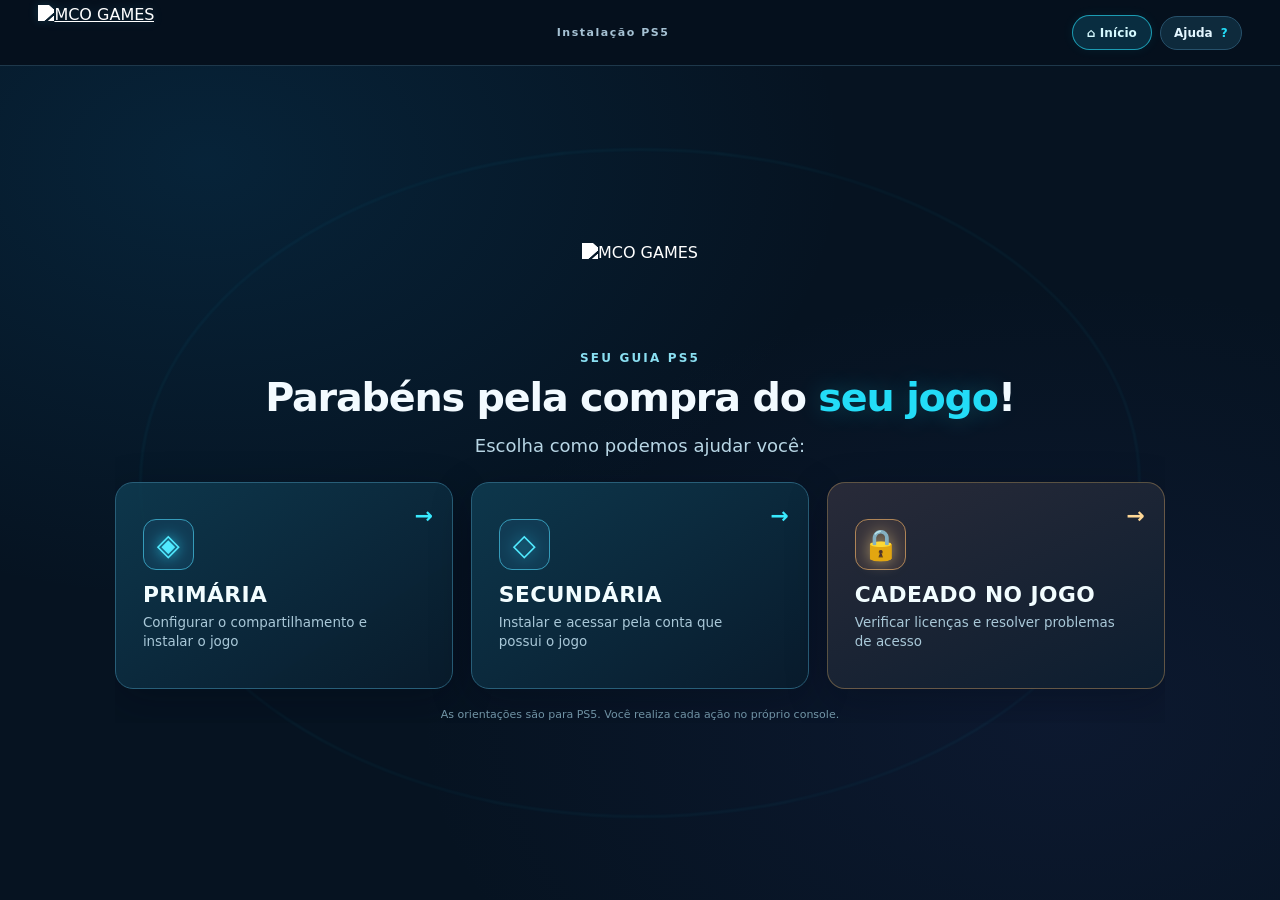
==== index.html @ 70edd65b "Add files via upload" ====
<!doctype html>
<html lang="pt-BR">
<head>
  <meta charset="UTF-8" />
  <meta name="viewport" content="width=device-width,initial-scale=1,viewport-fit=cover" />
  <meta name="theme-color" content="#061321" />
  <meta name="description" content="Guia de instalação PS5 da MCO GAMES — acompanhe o passo a passo para instalar seu jogo." />
  <title>MCO GAMES — Instalação PS5</title>
  <link rel="stylesheet" href="styles.css" />
</head>
<body>
  <header class="site-header">
    <a class="brand" href="#inicio" aria-label="MCO GAMES — início">
      <img src="assets/mco-logo-oficial.png" alt="MCO GAMES" />
    </a>
    <span class="header-caption">Instalação PS5</span>
    <div class="header-tools">
      <button id="lockMenu" class="lock-shortcut" type="button" aria-label="Voltar à seleção de tutoriais">⌂ Início</button>
      <button id="helpTop" class="header-help" type="button" aria-label="Abrir ajuda">Ajuda <span>?</span></button>
    </div>
  </header>
  <main id="inicio">
    <section id="welcome" class="welcome welcome-choices" aria-labelledby="welcomeTitle">
      <div class="welcome-glow" aria-hidden="true"></div>
      <div class="choice-content">
        <img class="welcome-logo" src="assets/mco-logo-oficial.png" alt="MCO GAMES" />
        <span class="welcome-eyebrow">SEU GUIA PS5</span>
        <h1 id="welcomeTitle">Parabéns pela compra do <em id="gameWelcome">seu jogo</em>!</h1>
        <p>Escolha como podemos ajudar você:</p>
        <div class="mode-options" role="group" aria-label="Escolha seu tutorial">
          <button id="choosePrimary" type="button" class="mode-card primary-card">
            <span class="mode-card-icon" aria-hidden="true">◈</span>
            <span class="mode-card-info"><strong>PRIMÁRIA</strong><small>Configurar o compartilhamento e instalar o jogo</small></span>
            <span class="mode-card-arrow" aria-hidden="true">→</span>
          </button>
          <button id="chooseSecondary" type="button" class="mode-card secondary-card">
            <span class="mode-card-icon" aria-hidden="true">◇</span>
            <span class="mode-card-info"><strong>SECUNDÁRIA</strong><small>Instalar e acessar pela conta que possui o jogo</small></span>
            <span class="mode-card-arrow" aria-hidden="true">→</span>
          </button>
          <button id="chooseLock" type="button" class="mode-card lock-card">
            <span class="mode-card-icon" aria-hidden="true">🔒</span>
            <span class="mode-card-info"><strong>CADEADO NO JOGO</strong><small>Verificar licenças e resolver problemas de acesso</small></span>
            <span class="mode-card-arrow" aria-hidden="true">→</span>
          </button>
        </div>
        <div class="welcome-tip">As orientações são para PS5. Você realiza cada ação no próprio console.</div>
      </div>
    </section>

    <section id="guide" class="guide hidden" aria-label="Tutorial de instalação">
      <div class="guide-heading">
        <div class="guide-identification">
          <span id="gameSubtitle">Seu jogo</span><span class="small-dot">·</span><span id="progressText">Etapa 1 de 21</span>
        </div>
        <div class="guide-actions">
          <button type="button" id="switchGuide" class="icon-label-button mode-switch" aria-label="Voltar à escolha de tutoriais">⌂ Menu</button>
          <button type="button" id="stepsToggle" class="icon-label-button" aria-expanded="false" aria-controls="stepSidebar">Etapas</button>
          <button type="button" id="pauseAuto" class="icon-label-button" aria-pressed="false">❚❚ Pausar</button>
          <button type="button" id="restart" class="icon-label-button restart-button" aria-label="Reiniciar tutorial">↻</button>
        </div>
      </div>
      <div class="progress-track" aria-label="Progresso do tutorial"><span id="progressFill"></span></div>
      <div class="guide-layout">
        <aside id="stepSidebar" class="step-sidebar" aria-label="Todas as etapas">
          <div class="side-title">Todas as etapas <button id="closeSteps" type="button" aria-label="Fechar etapas">✕</button></div>
          <div class="sidebar-quicklinks">
            <button id="menuInstall" type="button">◈ Primária</button>
            <button id="menuSecondary" type="button">◇ Secundária</button>
            <button id="menuCadeado" type="button">🔒 Cadeado no jogo</button>
          </div>
          <nav id="stepNavigation" aria-label="Ir para uma etapa"></nav>
        </aside>
        <div id="sidebarShade" class="sidebar-shade hidden"></div>
        <section class="stage-col">
          <article class="screen-panel">
            <div class="scene-head">
              <h2 id="sceneTitle">Adicionar usuário</h2>
              <span id="sceneIndex" class="scene-index">1/21</span>
            </div>
            <p id="sceneLead" class="visually-hidden">Siga a orientação indicada.</p>
            <div class="screen-shell">
              <div id="sceneRoot" class="scene-root" role="img" aria-label="Representação orientativa da interface do PS5"></div>
              <button id="zoom" type="button" class="zoom-control" aria-label="Ampliar tela do PS5">⤢ Ampliar tela</button>
            </div>
            <div class="instruction-banner" aria-live="polite">
              <div class="instruction-icon" aria-hidden="true">➜</div>
              <div class="instruction-copy"><span id="actionCount">Indicação 1 de 1</span><strong id="actionText">Selecione a opção indicada.</strong></div>
              <span id="repeatCount" class="repeat-count" aria-label="Repetição atual">1/2</span>
            </div>
            <div id="extraOptions" class="extra-options"></div>
            <div id="warning" class="warning" role="note"></div>
            <div id="directions" class="directions hidden"></div>
            <div class="navigation-row">
              <button type="button" id="prevAction" class="small-action" title="Indicação anterior" aria-label="Indicação anterior">‹</button>
              <div class="action-dots" id="actionDots" aria-hidden="true"></div>
              <button type="button" id="nextAction" class="small-action" title="Próxima indicação" aria-label="Próxima indicação">›</button>
              <span class="nav-divider"></span>
              <button type="button" id="backStep" class="btn btn-secondary nav-step">← <span>Anterior</span></button>
              <button type="button" id="nextStep" class="btn btn-primary nav-step"><span>Próxima tela</span> →</button>
            </div>
          </article>
        </section>
      </div>
      <span id="progressPct" class="visually-hidden">0%</span>
    </section>
  </main>

  <div id="modal" class="modal hidden" role="dialog" aria-modal="true" aria-labelledby="modalTitle">
    <div class="modal-panel"><button id="modalClose" type="button" class="modal-close" aria-label="Fechar">✕</button><h2 id="modalTitle">Ajuda</h2><div id="modalContent"></div><button id="modalConfirm" type="button" class="btn btn-primary">Entendi</button></div>
  </div>
  <div id="zoomModal" class="zoom-modal hidden" role="dialog" aria-modal="true" aria-label="Tela do PS5 ampliada">
    <div class="zoom-bar"><strong>Tela do PS5</strong><button id="zoomClose" type="button" class="btn btn-secondary btn-small">Fechar ✕</button></div>
    <div id="zoomContent"></div>
  </div>
  <script src="app.js" defer></script>
</body>
</html>
---- styles.css ----
:root{color-scheme:dark;--bg:#061321;--card:#0a1e2e;--stroke:rgba(116,177,215,.23);--cyan:#23dcf7;--cyan2:#8af2ff;--text:#f2faff;--muted:#9ab5c7;--gold:#ffc865;font-family:Inter,ui-sans-serif,system-ui,-apple-system,"Segoe UI",Arial,sans-serif}
*{box-sizing:border-box}html,body{width:100%;height:100%;margin:0;overflow:hidden}body{background:radial-gradient(ellipse at 16% 18%,rgba(11,106,160,.19),transparent 42%),radial-gradient(ellipse at 83% 80%,rgba(56,63,145,.13),transparent 43%),var(--bg);color:var(--text)}button{font:inherit;cursor:pointer}button:focus-visible,a:focus-visible,select:focus-visible{outline:2px solid var(--cyan);outline-offset:3px}.hidden{display:none!important}.visually-hidden{position:absolute!important;width:1px;height:1px;padding:0;margin:-1px;overflow:hidden;clip:rect(0,0,0,0);white-space:nowrap;border:0}
.site-header{height:66px;display:flex;align-items:center;justify-content:space-between;padding:5px clamp(12px,3vw,44px);gap:12px;background:#05101d;border-bottom:1px solid #1e384b;position:relative;z-index:20}.brand{display:flex;align-items:center;height:100%}.brand img{display:block;width:auto;height:56px;max-width:175px;object-fit:contain;filter:brightness(0) invert(1) drop-shadow(0 0 5px rgba(71,213,255,.18))}.header-caption{color:#a6c2d4;letter-spacing:.14em;font-size:11px;font-weight:800}.header-help{border:1px solid #27516b;color:#e4f6ff;background:#0e2a3c;border-radius:999px;padding:9px 13px;font-size:12px;font-weight:750;display:flex;gap:8px;align-items:center}.header-help span{border-radius:50%;color:var(--cyan);font-weight:900}
main{height:calc(100dvh - 66px);min-height:0;overflow:hidden;display:flex;flex-direction:column;width:100%}.welcome,.guide{min-height:0;flex:1;width:100%}.welcome{max-width:1260px;margin:auto;display:grid;grid-template-columns:minmax(0,1.2fr) minmax(220px,.8fr);align-items:center;gap:30px;position:relative;padding:clamp(16px,4vh,44px) clamp(20px,5vw,60px);overflow:hidden}.welcome-glow{position:absolute;inset:10%;border:1px solid rgba(27,209,250,.12);border-radius:50%;filter:blur(1px);pointer-events:none}.welcome-content{position:relative;z-index:1;max-height:100%;overflow:auto;scrollbar-width:none}.welcome-logo{height:clamp(65px,12vh,117px);max-width:min(280px,50vw);width:auto;object-fit:contain;filter:brightness(0) invert(1)}.welcome h1{font-size:clamp(28px,4.1vw,57px);line-height:1.13;letter-spacing:-.03em;margin:20px 0 12px}.welcome em{font-style:normal;color:var(--cyan);text-shadow:0 0 25px rgba(35,220,247,.24)}.welcome p{font-size:clamp(14px,1.4vw,18px);line-height:1.5;color:#b6cbd9;max-width:470px;margin:0 0 24px}.btn{border:none;border-radius:11px;padding:10px 16px;font-weight:800;font-size:13px;min-height:40px;color:#e9faff;white-space:nowrap;transition:filter .15s,box-shadow .15s}.btn:hover:not(:disabled){filter:brightness(1.08)}.btn:disabled{opacity:.37;cursor:not-allowed}.btn-primary{background:linear-gradient(120deg,#42eafb,#06b9df);color:#001823;box-shadow:0 0 22px rgba(35,220,247,.16)}.btn-primary span{margin-left:12px}.btn-secondary{background:#102b3e;border:1px solid #315874}.btn-xl{font-size:16px;min-height:54px;padding:14px 24px}.welcome-visual{position:relative;display:grid;place-items:center;min-height:180px;height:min(65vh,450px)}.welcome-halo{position:absolute;width:min(31vw,430px);aspect-ratio:1;border:1px solid #17516c;border-radius:50%;box-shadow:0 0 95px rgba(0,172,255,.12),inset 0 0 35px #0b4c7033}.ps5-illustration{height:70%;width:30%;max-width:180px;position:relative;filter:drop-shadow(0 16px 34px rgba(14,147,250,.3))}.ps-side{position:absolute;top:0;bottom:0;width:42%;background:linear-gradient(140deg,#faffff,#acc5dc);border-radius:58% 12% 18% 12%}.ps-side.left{left:4px;transform:skewY(-10deg)}.ps-side.right{right:4px;transform:skewY(10deg);border-radius:12% 68% 13% 18%}.ps-center{position:absolute;inset:14px 26%;background:#07101c;border-right:3px solid #159de5;border-left:3px solid #159de5;border-radius:16px;z-index:1}.visual-controller{position:absolute;bottom:4%;left:50%;transform:translateX(-50%);width:min(52%,200px);height:22%;min-height:56px;border-radius:43% 43% 35% 35%;background:linear-gradient(160deg,#fff,#b6d0e6);border-bottom:12px solid #1c2a43;box-shadow:0 13px 33px #00151caa;display:flex;align-items:center;justify-content:space-around;color:#1b3146;font-size:24px}.ctrl-center{align-self:flex-start;font-size:16px;margin-top:3px}
.guide{max-width:1600px;margin:0 auto;display:flex;flex-direction:column;gap:9px;padding:12px clamp(10px,2vw,32px) 10px}.guide-heading{flex:0 0 37px;min-height:0;display:flex;justify-content:space-between;align-items:center;gap:8px}.guide-identification{display:flex;align-items:center;gap:10px;min-width:0;color:#aec4d6;font-size:12px}.guide-identification span:first-child{overflow:hidden;text-overflow:ellipsis;white-space:nowrap;max-width:min(50vw,450px);font-weight:750;color:#ecfaff}.small-dot{color:var(--cyan)}.guide-actions{display:flex;gap:7px;align-items:center;flex-shrink:0}.icon-label-button{padding:7px 12px;background:#10293b;color:#b5edff;border:1px solid #2b566f;border-radius:9px;white-space:nowrap;font-size:11px;font-weight:780;min-height:32px}.icon-label-button:hover{background:#153c55}.restart-button{font-size:20px;padding:3px 10px}.progress-track{flex:0 0 4px;border-radius:10px;background:#19354a;overflow:hidden}.progress-track span{display:block;height:100%;width:0;background:linear-gradient(90deg,#1bc9eb,#7cf6ff);transition:width .35s}.guide-layout{position:relative;flex:1;min-height:0;display:grid;grid-template-columns:1fr;gap:0}.stage-col{min-width:0;min-height:0}.screen-panel{min-height:0;height:100%;padding:clamp(9px,1.2vh,16px);display:flex;flex-direction:column;gap:8px;border:1px solid var(--stroke);border-radius:15px;background:linear-gradient(145deg,#0d2335,#071726);overflow:hidden}.scene-head{flex-shrink:0;display:flex;justify-content:space-between;gap:10px;align-items:center}.scene-head h2{font-size:clamp(16px,1.8vw,24px);font-weight:790;margin:0;line-height:1.15}.scene-index{font-size:10px;color:var(--cyan);white-space:nowrap;font-weight:800}.screen-shell{position:relative;flex:1;min-height:0;display:flex;flex-direction:column;background:#070f1d;border:1px solid #1c3b50;border-radius:12px;overflow:hidden}.scene-root{width:100%;height:100%;min-height:0;flex:1;position:relative;background:#101027;overflow:hidden}.console-svg{display:block;width:100%;height:100%}.screen-svg-text{font-family:"Segoe UI",Arial,sans-serif}.zoom-control{position:absolute;bottom:8px;right:9px;padding:5px 9px;border-radius:7px;border:1px solid rgba(115,214,242,.34);background:#051a29db;color:#abedfb;font-size:11px;z-index:2}
.instruction-banner{flex-shrink:0;display:flex;align-items:center;gap:10px;min-height:58px;padding:9px 12px;border-radius:12px;border:1px solid rgba(28,223,252,.54);background:linear-gradient(100deg,#083046,#071e30);box-shadow:inset 0 0 14px rgba(25,223,255,.05)}.instruction-icon{flex:0 0 29px;width:29px;height:29px;border:1px solid var(--cyan);border-radius:50%;display:grid;place-items:center;color:var(--cyan);font-size:16px}.instruction-copy{flex:1;min-width:0}.instruction-copy>span{display:block;color:#74dffa;font-size:10px;font-weight:800;margin-bottom:4px}.instruction-copy>strong{display:block;font-size:clamp(12px,1.2vw,15px);line-height:1.25;font-weight:750;color:#f1fbff}.repeat-count{white-space:nowrap;border:1px solid #275673;border-radius:999px;color:#a3eaff;background:#0b2b41;padding:4px 8px;font-size:10px;font-weight:800}.extra-options{flex-shrink:0;display:none;align-items:center;gap:10px}.extra-options:not(:empty){display:flex}.extra-options label{font-size:11px;font-weight:700;color:#bfd5e4}.extra-options select{flex:1;min-width:0;max-width:520px;background:#112c41;border:1px solid #437995;padding:8px;color:#f2fcff;border-radius:8px;font-size:11px}.warning{display:none!important}.directions{display:none}.navigation-row{flex-shrink:0;display:flex;align-items:center;gap:7px;min-height:42px}.small-action{border:1px solid #28516c;background:#112c42;color:#b7eafe;border-radius:9px;padding:0 11px;min-height:35px;font-size:25px;line-height:1}.small-action:disabled{opacity:.35;cursor:not-allowed}.action-dots{display:flex;gap:5px;align-items:center}.action-dots i{display:block;width:6px;height:6px;border-radius:50%;background:#3d6278}.action-dots i.active{background:#27e5fa;box-shadow:0 0 8px #27e5fa}.nav-divider{height:28px;width:1px;background:#244053;margin:0 6px}.nav-step{flex:1;min-width:0}.nav-step:last-child{flex:1.2}.step-sidebar{position:absolute;top:0;left:0;bottom:0;display:none;width:min(310px,85vw);border:1px solid #2e6982;border-radius:13px;background:#0b2133;z-index:22;overflow:hidden;box-shadow:15px 10px 40px #0007;flex-direction:column;padding:11px}.step-sidebar.open{display:flex}.side-title{flex:0 0 34px;display:flex;align-items:center;justify-content:space-between;padding:5px 7px;font-size:12px;font-weight:900;color:#dbf5ff}.side-title button{color:#a8dff6;border:0;background:transparent;font-size:16px}.step-sidebar nav{min-height:0;overflow-y:auto;display:flex;flex-direction:column;gap:4px;scrollbar-width:thin}#stepNavigation button{display:flex;align-items:center;gap:10px;border:1px solid transparent;border-radius:9px;background:transparent;color:#adcadb;text-align:left;width:100%;min-height:33px;padding:6px 8px;font-size:11px}#stepNavigation button.active{border-color:rgba(35,220,247,.6);background:rgba(35,220,247,.12);color:#fff}#stepNavigation button.done .number{background:#0f8c75;color:#fff}.number{flex-shrink:0;width:22px;height:22px;display:grid;place-items:center;background:#1a4055;color:#a1d2e6;border-radius:50%;font-size:10px;font-weight:800}.sidebar-shade{position:absolute;inset:0;background:#0008;z-index:21}
.modal,.zoom-modal{position:fixed;inset:0;background:rgba(1,7,17,.85);backdrop-filter:blur(6px);z-index:100;padding:16px;display:grid;place-items:center}.modal-panel{max-width:520px;max-height:min(90dvh,750px);overflow-y:auto;width:100%;border:1px solid #376d82;border-radius:17px;background:#0e263a;padding:27px;position:relative}.modal-panel h2{margin:0 0 14px}.modal-panel p{color:#bdd1df;font-size:13px;line-height:1.65}.modal-panel a{color:#87f3ff}.modal-close{position:absolute;top:11px;right:12px;border:none;background:none;color:#dcf5ff;font-size:17px}.zoom-modal{display:flex;flex-direction:column;gap:12px}.zoom-bar{width:min(100%,1500px);display:flex;align-items:center;justify-content:space-between}.zoom-modal #zoomContent{max-width:min(100%,1500px);max-height:calc(100dvh - 105px);width:100%;aspect-ratio:16/9;overflow:hidden;border:1px solid #215a7a;border-radius:12px;background:#070b19}.zoom-modal #zoomContent svg{width:100%;height:100%}
.console-svg .target-pulse{fill:rgba(35,220,247,.025);stroke:#4decff;stroke-width:5;filter:url(#neonGlow);opacity:.12}.console-svg .target-pulse.arrived{animation:neonArrival .75s ease-in-out infinite alternate}.console-svg .flight-trail{stroke:#2ce8ff;stroke-width:6;stroke-linecap:round;fill:none;filter:url(#neonGlow);stroke-opacity:.95}.console-svg .flying-tip{fill:none;stroke:#adfbff;stroke-width:11;stroke-linecap:round;stroke-linejoin:round;filter:url(#neonGlow);opacity:0}@keyframes neonArrival{from{opacity:.62;stroke-width:4}to{opacity:1;stroke-width:9}}
@media(max-width:760px){.site-header{height:54px;padding:3px 12px}.brand img{height:45px;max-width:145px}.header-caption{display:none}.header-help{font-size:11px;padding:7px 11px}main{height:calc(100dvh - 54px)}.welcome{grid-template-columns:1fr;padding:12px 22px;text-align:center;align-content:center;justify-items:center;gap:7px}.welcome-content{display:flex;flex-direction:column;align-items:center}.welcome-logo{height:clamp(60px,11vh,95px);max-width:200px}.welcome h1{font-size:clamp(28px,7vw,39px);margin:11px 0}.welcome p{font-size:14px;margin-bottom:13px}.welcome-visual{height:min(28dvh,200px);min-height:90px;width:100%}.ps5-illustration{height:75%;width:70px}.visual-controller{min-height:38px;max-width:110px;font-size:15px;border-bottom-width:8px}.guide{padding:8px 8px 8px;gap:7px}.guide-heading{flex-basis:33px}.guide-identification{font-size:11px;gap:7px}.guide-actions{gap:5px}.icon-label-button{font-size:11px;padding:5px 8px;min-height:29px}.restart-button{font-size:17px}.screen-panel{padding:8px;gap:6px}.scene-head h2{font-size:16px}.scene-index{font-size:10px}.instruction-banner{min-height:64px;padding:8px;gap:7px}.instruction-icon{display:none}.instruction-copy>span{font-size:9px;margin-bottom:3px}.instruction-copy>strong{font-size:12px;line-height:1.25}.repeat-count{font-size:9px;padding:3px 6px}.navigation-row{min-height:40px;gap:5px}.small-action{min-height:33px;padding:0 9px}.nav-divider{margin:0 2px}.nav-step{padding:7px 8px;font-size:11px;min-height:33px}.zoom-control{font-size:10px;bottom:5px;right:5px;padding:3px 7px}.extra-options{display:flex;flex-wrap:wrap;gap:4px}.extra-options:not(:empty){display:flex}.extra-options label{font-size:10px}.extra-options select{width:100%;max-width:none;padding:6px;font-size:10px}.zoom-modal #zoomContent{aspect-ratio:16/9}}
@media(max-width:370px){.guide-identification span:first-child{max-width:30vw}.navigation-row{gap:3px}.nav-step{font-size:10px}.nav-step span{display:none}.repeat-count{display:none}.action-dots i{width:5px;height:5px}}
@media(max-height:620px){.guide{gap:5px;padding-top:5px;padding-bottom:5px}.guide-heading{flex-basis:30px}.screen-panel{gap:4px;padding:6px}.scene-head h2{font-size:15px}.instruction-banner{min-height:51px;padding:5px 8px}.navigation-row{min-height:36px}.welcome-visual{height:29vh;min-height:85px}.welcome h1{margin:8px 0;font-size:clamp(25px,5vw,43px)}.welcome p{margin-bottom:10px}.welcome-logo{height:57px}}
@media(prefers-reduced-motion:reduce){*:not(.console-svg),*:not(.console-svg)::before,*:not(.console-svg)::after{transition:none!important;scroll-behavior:auto!important} .console-svg .target-pulse.arrived{animation:none;opacity:1}}
/* Mobile portrait: preserve a real 16:9 PS5 image, not a tall letterboxed rectangle. */
@media(max-width:760px) and (orientation:portrait){
  .stage-col{display:flex;align-items:center;justify-content:center;overflow:hidden}
  .screen-panel{height:auto;max-height:100%;width:100%;flex:0 1 auto}
  .screen-shell{flex:0 0 auto;height:min(calc((100vw - 38px)*.5625),calc(100dvh - 285px));min-height:95px}
  .scene-root{height:100%;flex:1 1 auto}
}

/* v0.6 — acesso rápido ao tutorial para jogo com cadeado */
.header-tools{display:flex;align-items:center;gap:8px;flex-shrink:0}
.lock-shortcut{display:inline-flex;align-items:center;justify-content:center;min-height:35px;padding:8px 14px;border:1px solid rgba(41,230,255,.6);border-radius:999px;color:#d6faff;background:#092d40;font-size:12px;font-weight:800;letter-spacing:.01em;white-space:nowrap;box-shadow:0 0 12px rgba(35,220,247,.07)}
.lock-shortcut:hover,.lock-shortcut.active{background:#0b4057;color:#fff;box-shadow:0 0 15px rgba(35,220,247,.19)}
.welcome-lock-link{display:block;margin-top:15px;border:1px solid rgba(49,136,179,.42);border-radius:12px;padding:11px 16px;color:#c9eafa;background:#092438;font-size:13px;font-weight:750;text-align:left}
.welcome-lock-link span{color:#36e9ff;text-decoration:underline;text-underline-offset:3px}
.sidebar-quicklinks{display:flex;flex-direction:column;gap:5px;padding:8px 0;border-bottom:1px solid rgba(136,204,235,.22);margin-bottom:7px}
.sidebar-quicklinks button{border-radius:9px;border:1px solid rgba(48,113,147,.65);background:#103249;color:#def7ff;padding:9px;text-align:left;font-size:12px;font-weight:750}
.sidebar-quicklinks button:hover{background:#13506a}
.guide[data-guide-mode="lock"] .progress-track span{background:linear-gradient(90deg,#25aacf,#87f2ff)}
@media(max-width:700px){.header-tools{gap:5px}.lock-shortcut{padding:7px 9px;font-size:11px}.header-help{padding:7px 9px}.header-caption{display:none}.mode-switch{padding:6px 8px}}
@media(max-width:390px){.guide-actions{gap:4px}.icon-label-button{padding:5px 7px;font-size:10px}.lock-shortcut{font-size:10px}.header-help{font-size:10px}}

/* v0.7 — seleção inicial integrada: Primária, Secundária, Cadeado */
.welcome.welcome-choices{display:flex;flex-direction:column;align-items:center;justify-content:center;text-align:center;max-width:1250px;width:100%;padding:clamp(12px,3vh,35px) clamp(12px,4vw,52px);gap:0;overflow:hidden}
.choice-content{position:relative;z-index:1;width:100%;max-width:1050px;max-height:100%;display:flex;align-items:center;flex-direction:column;justify-content:center;min-height:0;overflow:auto;scrollbar-width:thin;scrollbar-color:#255c75 transparent}
.welcome-choices .welcome-logo{height:clamp(58px,10vh,95px);max-width:min(300px,58vw);margin:0 0 clamp(9px,2vh,23px)}
.welcome-eyebrow{letter-spacing:.18em;color:#8adff1;font-size:clamp(9px,1.1vw,12px);font-weight:800}
.welcome-choices h1{font-size:clamp(28px,3.1vw,46px);line-height:1.15;max-width:900px;margin:10px 0 12px}
.welcome-choices p{font-size:clamp(14px,1.5vw,18px);margin:0 0 clamp(12px,2.5vh,28px);color:#b8d6e5}
.mode-options{width:100%;display:grid;grid-template-columns:repeat(3,minmax(0,1fr));gap:clamp(10px,1.4vw,20px);margin-bottom:clamp(9px,2vh,22px)}
.mode-card{min-width:0;min-height:clamp(160px,23vh,212px);position:relative;display:flex;flex-direction:column;align-items:flex-start;justify-content:center;gap:14px;padding:clamp(15px,2.1vw,30px);text-align:left;border:1px solid #285e78;border-radius:18px;background:linear-gradient(147deg,rgba(14,57,78,.94),rgba(9,27,44,.96));color:#f2fdff;box-shadow:0 12px 40px rgba(1,7,21,.28);transition:border-color .2s,background .2s,transform .2s,box-shadow .2s;cursor:pointer}
.mode-card:hover,.mode-card:focus-visible,.mode-card.suggested{border-color:#26e7ff;box-shadow:0 0 22px rgba(28,206,234,.21),inset 0 0 22px rgba(28,206,234,.06)}
.mode-card:hover{transform:translateY(-3px)}.mode-card-icon{display:grid;place-items:center;width:51px;height:51px;border:1px solid #369bb9;background:#113b54;border-radius:13px;font-size:30px;line-height:1;color:#51eaff;text-shadow:0 0 15px #27d7f8}
.mode-card-info{display:flex;flex-direction:column;gap:8px;max-width:95%}.mode-card-info strong{font-size:clamp(16px,1.7vw,23px);line-height:1;letter-spacing:.02em}.mode-card-info small{font-size:clamp(11px,1.05vw,14px);color:#a9c8d8;line-height:1.38}
.mode-card-arrow{position:absolute;right:19px;top:20px;color:#39eaff;font-size:22px;font-weight:800}.lock-card{border-color:rgba(226,179,100,.35);background:linear-gradient(155deg,rgba(43,44,58,.94),rgba(13,30,48,.95))}.lock-card .mode-card-icon{background:#36323a;border-color:#ae8457;color:#ffe1a3;text-shadow:0 0 16px #ffdc8a99}.lock-card .mode-card-arrow{color:#ffd896}
.welcome-tip{font-size:11px;color:#789daf;line-height:1.5;max-width:670px}
.guide[data-guide-mode="secondary"] .progress-track span{background:linear-gradient(90deg,#2087bf,#71e6ff)}
@media(max-width:700px){
 .welcome.welcome-choices{justify-content:center;padding:8px 16px}
 .welcome-choices .welcome-logo{height:clamp(50px,9vh,75px);margin-bottom:8px}
 .welcome-choices h1{font-size:clamp(23px,5vw,32px);margin:6px 0 9px;max-width:410px}
 .welcome-choices p{font-size:13px;margin:0 0 13px}
 .mode-options{grid-template-columns:1fr;gap:8px;margin-bottom:9px;max-width:460px}
 .mode-card{flex-direction:row;align-items:center;justify-content:flex-start;gap:13px;min-height:clamp(77px,14vh,105px);padding:12px 16px;border-radius:13px}
 .mode-card-icon{flex:0 0 47px;width:47px;height:47px;font-size:24px}
 .mode-card-info{gap:5px;padding-right:18px}
 .mode-card-info strong{font-size:15px}
 .mode-card-info small{font-size:11px}
 .mode-card-arrow{font-size:17px;top:calc(50% - 12px);right:13px}
 .welcome-tip{font-size:10px;max-width:350px}
}
@media(max-width:390px) and (max-height:700px){
 .welcome.welcome-choices{padding:4px 11px}
 .welcome-choices .welcome-logo{height:48px}
 .welcome-choices h1{font-size:23px;line-height:1.08}
 .welcome-choices p{margin-bottom:9px;font-size:12px}
 .mode-options{gap:6px;margin-bottom:6px}
 .mode-card{min-height:70px;padding:7px 11px;gap:9px}
 .mode-card-icon{width:41px;height:41px;flex-basis:41px;font-size:22px}
 .mode-card-info strong{font-size:14px}.mode-card-info small{font-size:10px}
 .welcome-tip{font-size:9px}
}
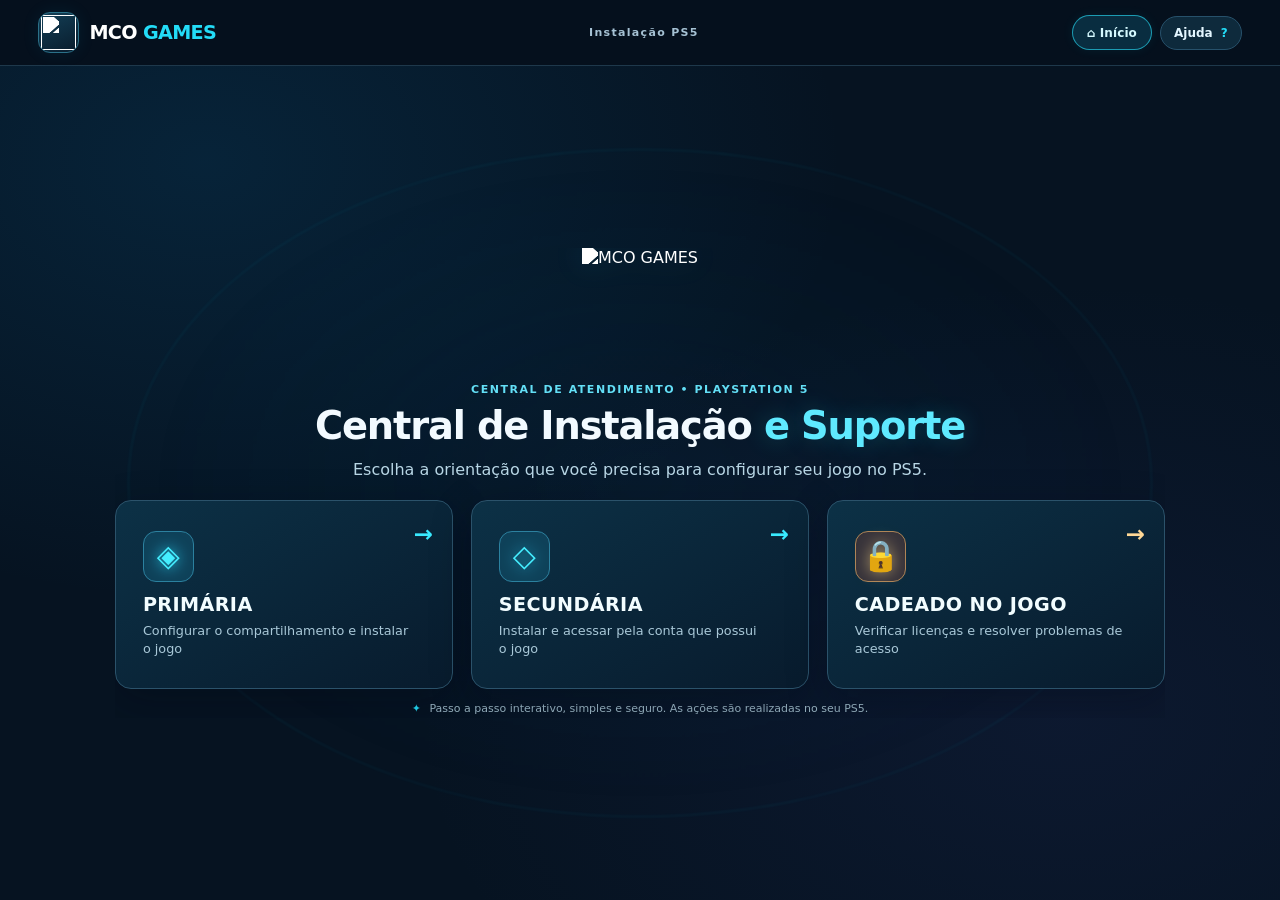
==== commit b035ed05: "Add files via upload" ====
--- a/index.html
+++ b/index.html
@@ -4,14 +4,17 @@
   <meta charset="UTF-8" />
   <meta name="viewport" content="width=device-width,initial-scale=1,viewport-fit=cover" />
   <meta name="theme-color" content="#061321" />
-  <meta name="description" content="Guia de instalação PS5 da MCO GAMES — acompanhe o passo a passo para instalar seu jogo." />
-  <title>MCO GAMES — Instalação PS5</title>
+  <meta name="description" content="MCO GAMES — tutoriais interativos para instalação de jogos e suporte no PS5." />
+  <title>MCO GAMES — Central de Instalação e Suporte PS5</title>
+  <link rel="icon" type="image/png" href="assets/mco-favicon.png" />
+  <link rel="apple-touch-icon" href="assets/mco-favicon.png" />
   <link rel="stylesheet" href="styles.css" />
 </head>
 <body>
   <header class="site-header">
     <a class="brand" href="#inicio" aria-label="MCO GAMES — início">
-      <img src="assets/mco-logo-oficial.png" alt="MCO GAMES" />
+      <span class="brand-icon"><img src="assets/mco-logo-simbolo.png" alt="" /></span>
+      <span class="brand-name">MCO <b>GAMES</b></span>
     </a>
     <span class="header-caption">Instalação PS5</span>
     <div class="header-tools">
@@ -23,10 +26,11 @@
     <section id="welcome" class="welcome welcome-choices" aria-labelledby="welcomeTitle">
       <div class="welcome-glow" aria-hidden="true"></div>
       <div class="choice-content">
-        <img class="welcome-logo" src="assets/mco-logo-oficial.png" alt="MCO GAMES" />
-        <span class="welcome-eyebrow">SEU GUIA PS5</span>
-        <h1 id="welcomeTitle">Parabéns pela compra do <em id="gameWelcome">seu jogo</em>!</h1>
-        <p>Escolha como podemos ajudar você:</p>
+        <img class="welcome-logo" src="assets/mco-logo-horizontal.png" alt="MCO GAMES" />
+        <span class="welcome-eyebrow">CENTRAL DE ATENDIMENTO • PLAYSTATION 5</span>
+        <h1 id="welcomeTitle">Central de Instalação <em>e Suporte</em></h1>
+        <p>Escolha a orientação que você precisa para configurar seu jogo no PS5.</p>
+        <div id="gameContext" class="game-context" hidden>Jogo: <strong id="gameWelcome">seu jogo</strong></div>
         <div class="mode-options" role="group" aria-label="Escolha seu tutorial">
           <button id="choosePrimary" type="button" class="mode-card primary-card">
             <span class="mode-card-icon" aria-hidden="true">◈</span>
@@ -44,7 +48,7 @@
             <span class="mode-card-arrow" aria-hidden="true">→</span>
           </button>
         </div>
-        <div class="welcome-tip">As orientações são para PS5. Você realiza cada ação no próprio console.</div>
+        <div class="welcome-tip"><span aria-hidden="true">✦</span> Passo a passo interativo, simples e seguro. As ações são realizadas no seu PS5.</div>
       </div>
     </section>
 
--- a/styles.css
+++ b/styles.css
@@ -71,3 +71,82 @@
  .mode-card-info strong{font-size:14px}.mode-card-info small{font-size:10px}
  .welcome-tip{font-size:9px}
 }
+
+
+/* v0.7.1 — Ação de suporte somente no aviso de ativação em outro PS5. */
+.extra-options .support-whatsapp,
+.modal-panel .support-whatsapp{display:inline-flex;align-items:center;justify-content:center;gap:8px;min-height:38px;flex:0 0 auto;padding:8px 13px;border-radius:10px;border:1px solid #31e6ba;background:linear-gradient(115deg,#0b4c44,#096a56);color:#effffb;font-size:12px;font-weight:800;line-height:1.2;text-decoration:none;box-shadow:0 0 15px rgba(24,210,153,.15);white-space:nowrap;transition:box-shadow .2s,transform .2s}
+.extra-options .support-whatsapp:hover,
+.modal-panel .support-whatsapp:hover{box-shadow:0 0 22px rgba(24,210,153,.4);transform:translateY(-1px)}
+.extra-options .support-whatsapp:focus-visible,
+.modal-panel .support-whatsapp:focus-visible{outline:3px solid #b3fff0;outline-offset:2px}
+@media(max-width:700px){.extra-options .support-whatsapp{flex:1 1 100%;width:100%;min-height:35px;padding:7px 10px;font-size:11px}}
+@media(max-height:650px) and (min-width:701px){.extra-options .support-whatsapp{min-height:33px;padding:6px 9px;font-size:11px}}
+
+/* v0.7.3 — etapa secundária direta + ajuda opcional */
+.extra-options .secondary-trouble{border:1px solid rgba(45,218,250,.6);border-radius:9px;background:#10304a;color:#e2f9ff;min-height:37px;padding:8px 14px;font-size:12px;font-weight:800;cursor:pointer;white-space:nowrap}
+.extra-options .secondary-trouble:hover{background:#184a67;box-shadow:0 0 12px rgba(41,216,250,.18)}
+.secondary-help-choices{display:grid;gap:9px;margin:14px 0}
+.secondary-help-choice{background:#112f49;border:1px solid #3a7a99;border-radius:10px;color:#effbff;text-align:left;padding:12px 14px;font-size:13px;font-weight:750;cursor:pointer}
+.secondary-help-choice:hover{background:#174761;border-color:#4ae7ff}
+@media(max-width:760px){.extra-options .secondary-trouble{width:100%;font-size:11px;min-height:33px;padding:6px 10px}}
+
+
+/* v0.7.5 — identidade oficial das duas marcas e nova entrada profissional */
+.brand{gap:10px;text-decoration:none;min-width:0}
+.brand-icon{width:41px;height:41px;display:grid;place-items:center;border-radius:12px;background:linear-gradient(155deg,rgba(21,69,93,.9),rgba(9,29,46,.9));border:1px solid #2b7189;box-shadow:0 0 18px #08bde814;overflow:hidden;flex:0 0 41px}
+.brand-icon img{width:35px;height:35px;max-width:none;object-fit:contain;filter:brightness(0) invert(1)}
+.brand-name{font-weight:900;letter-spacing:-.035em;white-space:nowrap;color:#fff;font-size:clamp(15px,1.5vw,20px)}
+.brand-name b{color:var(--cyan);font-weight:900;letter-spacing:-.035em}
+.site-header .header-caption{letter-spacing:.12em}
+.welcome.welcome-choices{max-width:1300px}
+.welcome-glow{border-color:rgba(15,210,255,.10);background:radial-gradient(ellipse at center,rgba(14,95,148,.09),transparent 68%)}
+.welcome-choices .welcome-logo{height:clamp(75px,14vh,141px);max-width:min(435px,76vw);width:auto;object-fit:contain;margin:0 0 clamp(2px,1vh,12px);filter:brightness(0) invert(1) drop-shadow(0 0 14px rgba(64,211,245,.15))}
+.welcome-choices .welcome-eyebrow{letter-spacing:.14em;color:#63dff6;font-size:clamp(9px,1vw,11px)}
+.welcome-choices h1{font-size:clamp(27px,3vw,44px);margin:8px 0 9px;max-width:940px;letter-spacing:-.03em}
+.welcome-choices h1 em{color:#5feaff}
+.welcome-choices p{font-size:clamp(12px,1.25vw,16px);margin:0 0 clamp(9px,2vh,18px);max-width:630px}
+.game-context{background:#092b40;border:1px solid rgba(36,195,237,.3);border-radius:20px;max-width:min(85%,660px);color:#a0bfd0;font-size:11px;padding:6px 14px;margin:-2px 0 15px;white-space:nowrap;overflow:hidden;text-overflow:ellipsis}
+.game-context[hidden]{display:none}
+.game-context strong{color:#e3faff;font-weight:800}
+.mode-options{margin-bottom:clamp(6px,1.4vh,15px)}
+.mode-card{min-height:clamp(148px,21vh,190px);border-color:#2b526a;border-radius:16px;background:linear-gradient(150deg,#0c3146,#081b2d);gap:13px;transition:transform .18s,border-color .18s,box-shadow .18s}
+.mode-card:hover{transform:translateY(-2px)}
+.mode-card:focus-visible{outline:3px solid #78efff;outline-offset:2px}
+.mode-card-info strong{font-size:clamp(15px,1.5vw,21px)}
+.mode-card-info small{font-size:clamp(11px,1vw,13px)}
+.mode-card-icon{border-color:#2c819f;background:#0f4159;color:#45eeff}
+.mode-card-arrow{font-size:23px}
+.welcome-tip{color:#9bb7c5}
+.welcome-tip span{color:var(--cyan);margin-right:5px}
+@media(max-width:700px){
+ .brand-icon{width:36px;height:36px;flex-basis:36px;border-radius:10px}
+ .brand-icon img{width:31px;height:31px}
+ .brand-name{font-size:15px}
+ .welcome.welcome-choices{padding:8px 15px}
+ .welcome-choices .welcome-logo{height:clamp(62px,11vh,102px);max-width:min(300px,76vw);margin-bottom:3px}
+ .welcome-choices h1{font-size:clamp(24px,5vw,31px);margin:7px 0 8px}
+ .welcome-choices p{font-size:12px;margin-bottom:11px;line-height:1.38}
+ .game-context{font-size:10px;margin:0 0 10px;padding:5px 12px}
+ .mode-card{min-height:clamp(74px,12vh,94px);gap:11px;padding:9px 13px}
+ .mode-card-icon{width:45px;height:45px;flex-basis:45px}
+ .mode-card-info strong{font-size:14px}
+ .mode-card-info small{font-size:10px}
+ .welcome-tip{font-size:9.5px;line-height:1.35}
+}
+@media(max-width:390px) and (max-height:700px){
+ .site-header{height:58px}
+ main{height:calc(100dvh - 58px)}
+ .brand{gap:7px}.brand-name{font-size:13px}
+ .welcome-choices .welcome-logo{height:clamp(50px,9vh,62px);margin-bottom:1px}
+ .welcome-choices .welcome-eyebrow{font-size:8px}
+ .welcome-choices h1{font-size:23px;line-height:1.07;margin:5px 0 6px}
+ .welcome-choices p{font-size:11px;margin:0 0 8px}
+ .game-context{font-size:9px;padding:4px 10px;margin-bottom:7px}
+ .mode-options{gap:6px;margin-bottom:7px}
+ .mode-card{min-height:67px;padding:8px 10px}
+ .mode-card-icon{width:40px;height:40px;flex-basis:40px}
+ .mode-card-info strong{font-size:13px}
+ .mode-card-info small{font-size:10px}
+ .welcome-tip{font-size:8px}
+}
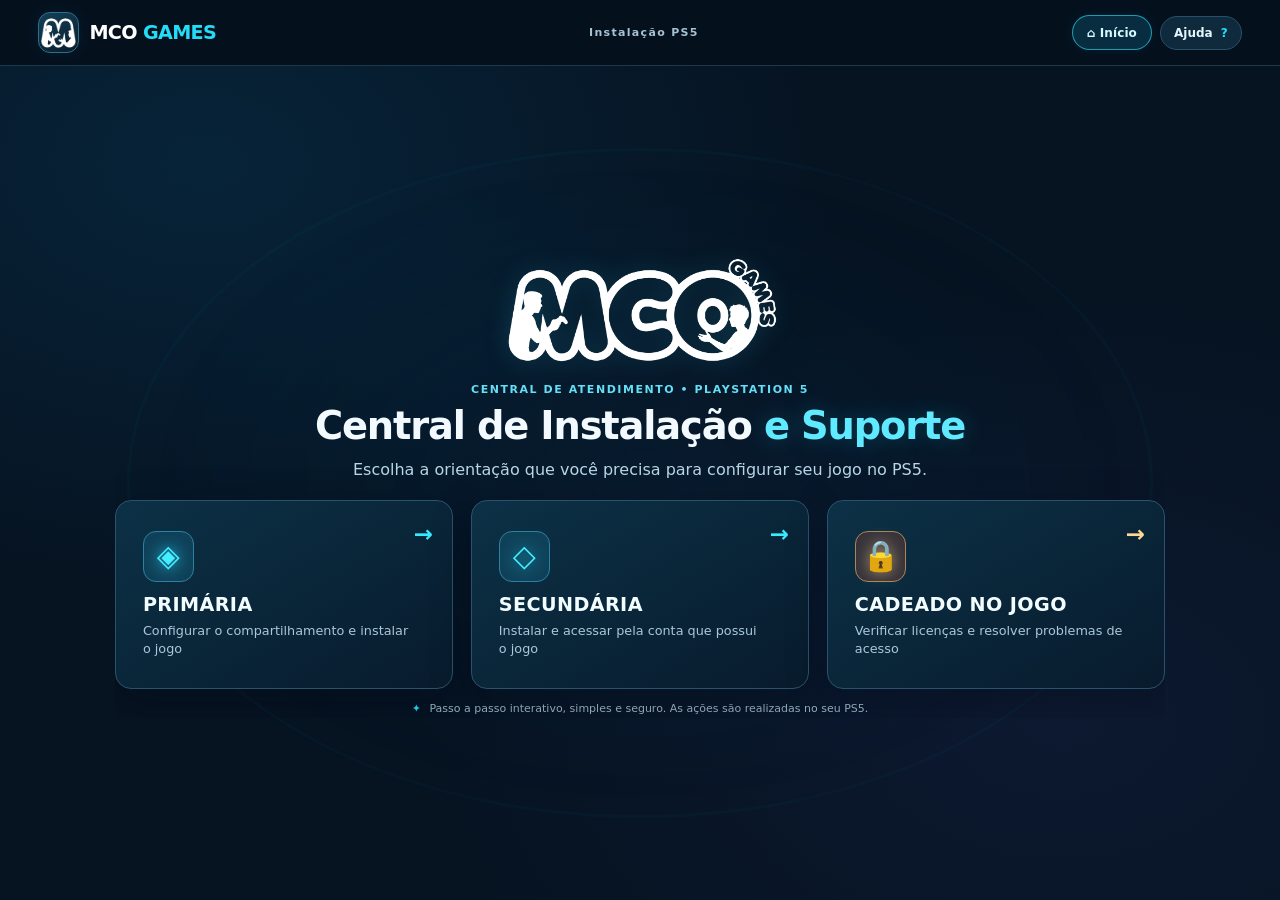
==== commit ac4ecc71: "Update index.html" ====
--- a/index.html
+++ b/index.html
@@ -4,16 +4,178 @@
   <meta charset="UTF-8" />
   <meta name="viewport" content="width=device-width,initial-scale=1,viewport-fit=cover" />
   <meta name="theme-color" content="#061321" />
+  <meta name="mco-build" content="0.7.8" />
   <meta name="description" content="MCO GAMES — tutoriais interativos para instalação de jogos e suporte no PS5." />
   <title>MCO GAMES — Central de Instalação e Suporte PS5</title>
-  <link rel="icon" type="image/png" href="assets/mco-favicon.png" />
-  <link rel="apple-touch-icon" href="assets/mco-favicon.png" />
-  <link rel="stylesheet" href="styles.css" />
+  <link rel="icon" type="image/png" href="[data-uri]" />
+  <link rel="apple-touch-icon" href="[data-uri]" />
+  <style>
+:root{color-scheme:dark;--bg:#061321;--card:#0a1e2e;--stroke:rgba(116,177,215,.23);--cyan:#23dcf7;--cyan2:#8af2ff;--text:#f2faff;--muted:#9ab5c7;--gold:#ffc865;font-family:Inter,ui-sans-serif,system-ui,-apple-system,"Segoe UI",Arial,sans-serif}
+*{box-sizing:border-box}html,body{width:100%;height:100%;margin:0;overflow:hidden}body{background:radial-gradient(ellipse at 16% 18%,rgba(11,106,160,.19),transparent 42%),radial-gradient(ellipse at 83% 80%,rgba(56,63,145,.13),transparent 43%),var(--bg);color:var(--text)}button{font:inherit;cursor:pointer}button:focus-visible,a:focus-visible,select:focus-visible{outline:2px solid var(--cyan);outline-offset:3px}.hidden{display:none!important}.visually-hidden{position:absolute!important;width:1px;height:1px;padding:0;margin:-1px;overflow:hidden;clip:rect(0,0,0,0);white-space:nowrap;border:0}
+.site-header{height:66px;display:flex;align-items:center;justify-content:space-between;padding:5px clamp(12px,3vw,44px);gap:12px;background:#05101d;border-bottom:1px solid #1e384b;position:relative;z-index:20}.brand{display:flex;align-items:center;height:100%}.brand img{display:block;width:auto;height:56px;max-width:175px;object-fit:contain;filter:brightness(0) invert(1) drop-shadow(0 0 5px rgba(71,213,255,.18))}.header-caption{color:#a6c2d4;letter-spacing:.14em;font-size:11px;font-weight:800}.header-help{border:1px solid #27516b;color:#e4f6ff;background:#0e2a3c;border-radius:999px;padding:9px 13px;font-size:12px;font-weight:750;display:flex;gap:8px;align-items:center}.header-help span{border-radius:50%;color:var(--cyan);font-weight:900}
+main{height:calc(100dvh - 66px);min-height:0;overflow:hidden;display:flex;flex-direction:column;width:100%}.welcome,.guide{min-height:0;flex:1;width:100%}.welcome{max-width:1260px;margin:auto;display:grid;grid-template-columns:minmax(0,1.2fr) minmax(220px,.8fr);align-items:center;gap:30px;position:relative;padding:clamp(16px,4vh,44px) clamp(20px,5vw,60px);overflow:hidden}.welcome-glow{position:absolute;inset:10%;border:1px solid rgba(27,209,250,.12);border-radius:50%;filter:blur(1px);pointer-events:none}.welcome-content{position:relative;z-index:1;max-height:100%;overflow:auto;scrollbar-width:none}.welcome-logo{height:clamp(65px,12vh,117px);max-width:min(280px,50vw);width:auto;object-fit:contain;filter:brightness(0) invert(1)}.welcome h1{font-size:clamp(28px,4.1vw,57px);line-height:1.13;letter-spacing:-.03em;margin:20px 0 12px}.welcome em{font-style:normal;color:var(--cyan);text-shadow:0 0 25px rgba(35,220,247,.24)}.welcome p{font-size:clamp(14px,1.4vw,18px);line-height:1.5;color:#b6cbd9;max-width:470px;margin:0 0 24px}.btn{border:none;border-radius:11px;padding:10px 16px;font-weight:800;font-size:13px;min-height:40px;color:#e9faff;white-space:nowrap;transition:filter .15s,box-shadow .15s}.btn:hover:not(:disabled){filter:brightness(1.08)}.btn:disabled{opacity:.37;cursor:not-allowed}.btn-primary{background:linear-gradient(120deg,#42eafb,#06b9df);color:#001823;box-shadow:0 0 22px rgba(35,220,247,.16)}.btn-primary span{margin-left:12px}.btn-secondary{background:#102b3e;border:1px solid #315874}.btn-xl{font-size:16px;min-height:54px;padding:14px 24px}.welcome-visual{position:relative;display:grid;place-items:center;min-height:180px;height:min(65vh,450px)}.welcome-halo{position:absolute;width:min(31vw,430px);aspect-ratio:1;border:1px solid #17516c;border-radius:50%;box-shadow:0 0 95px rgba(0,172,255,.12),inset 0 0 35px #0b4c7033}.ps5-illustration{height:70%;width:30%;max-width:180px;position:relative;filter:drop-shadow(0 16px 34px rgba(14,147,250,.3))}.ps-side{position:absolute;top:0;bottom:0;width:42%;background:linear-gradient(140deg,#faffff,#acc5dc);border-radius:58% 12% 18% 12%}.ps-side.left{left:4px;transform:skewY(-10deg)}.ps-side.right{right:4px;transform:skewY(10deg);border-radius:12% 68% 13% 18%}.ps-center{position:absolute;inset:14px 26%;background:#07101c;border-right:3px solid #159de5;border-left:3px solid #159de5;border-radius:16px;z-index:1}.visual-controller{position:absolute;bottom:4%;left:50%;transform:translateX(-50%);width:min(52%,200px);height:22%;min-height:56px;border-radius:43% 43% 35% 35%;background:linear-gradient(160deg,#fff,#b6d0e6);border-bottom:12px solid #1c2a43;box-shadow:0 13px 33px #00151caa;display:flex;align-items:center;justify-content:space-around;color:#1b3146;font-size:24px}.ctrl-center{align-self:flex-start;font-size:16px;margin-top:3px}
+.guide{max-width:1600px;margin:0 auto;display:flex;flex-direction:column;gap:9px;padding:12px clamp(10px,2vw,32px) 10px}.guide-heading{flex:0 0 37px;min-height:0;display:flex;justify-content:space-between;align-items:center;gap:8px}.guide-identification{display:flex;align-items:center;gap:10px;min-width:0;color:#aec4d6;font-size:12px}.guide-identification span:first-child{overflow:hidden;text-overflow:ellipsis;white-space:nowrap;max-width:min(50vw,450px);font-weight:750;color:#ecfaff}.small-dot{color:var(--cyan)}.guide-actions{display:flex;gap:7px;align-items:center;flex-shrink:0}.icon-label-button{padding:7px 12px;background:#10293b;color:#b5edff;border:1px solid #2b566f;border-radius:9px;white-space:nowrap;font-size:11px;font-weight:780;min-height:32px}.icon-label-button:hover{background:#153c55}.restart-button{font-size:20px;padding:3px 10px}.progress-track{flex:0 0 4px;border-radius:10px;background:#19354a;overflow:hidden}.progress-track span{display:block;height:100%;width:0;background:linear-gradient(90deg,#1bc9eb,#7cf6ff);transition:width .35s}.guide-layout{position:relative;flex:1;min-height:0;display:grid;grid-template-columns:1fr;gap:0}.stage-col{min-width:0;min-height:0}.screen-panel{min-height:0;height:100%;padding:clamp(9px,1.2vh,16px);display:flex;flex-direction:column;gap:8px;border:1px solid var(--stroke);border-radius:15px;background:linear-gradient(145deg,#0d2335,#071726);overflow:hidden}.scene-head{flex-shrink:0;display:flex;justify-content:space-between;gap:10px;align-items:center}.scene-head h2{font-size:clamp(16px,1.8vw,24px);font-weight:790;margin:0;line-height:1.15}.scene-index{font-size:10px;color:var(--cyan);white-space:nowrap;font-weight:800}.screen-shell{position:relative;flex:1;min-height:0;display:flex;flex-direction:column;background:#070f1d;border:1px solid #1c3b50;border-radius:12px;overflow:hidden}.scene-root{width:100%;height:100%;min-height:0;flex:1;position:relative;background:#101027;overflow:hidden}.console-svg{display:block;width:100%;height:100%}.screen-svg-text{font-family:"Segoe UI",Arial,sans-serif}.zoom-control{position:absolute;bottom:8px;right:9px;padding:5px 9px;border-radius:7px;border:1px solid rgba(115,214,242,.34);background:#051a29db;color:#abedfb;font-size:11px;z-index:2}
+.instruction-banner{flex-shrink:0;display:flex;align-items:center;gap:10px;min-height:58px;padding:9px 12px;border-radius:12px;border:1px solid rgba(28,223,252,.54);background:linear-gradient(100deg,#083046,#071e30);box-shadow:inset 0 0 14px rgba(25,223,255,.05)}.instruction-icon{flex:0 0 29px;width:29px;height:29px;border:1px solid var(--cyan);border-radius:50%;display:grid;place-items:center;color:var(--cyan);font-size:16px}.instruction-copy{flex:1;min-width:0}.instruction-copy>span{display:block;color:#74dffa;font-size:10px;font-weight:800;margin-bottom:4px}.instruction-copy>strong{display:block;font-size:clamp(12px,1.2vw,15px);line-height:1.25;font-weight:750;color:#f1fbff}.repeat-count{white-space:nowrap;border:1px solid #275673;border-radius:999px;color:#a3eaff;background:#0b2b41;padding:4px 8px;font-size:10px;font-weight:800}.extra-options{flex-shrink:0;display:none;align-items:center;gap:10px}.extra-options:not(:empty){display:flex}.extra-options label{font-size:11px;font-weight:700;color:#bfd5e4}.extra-options select{flex:1;min-width:0;max-width:520px;background:#112c41;border:1px solid #437995;padding:8px;color:#f2fcff;border-radius:8px;font-size:11px}.warning{display:none!important}.directions{display:none}.navigation-row{flex-shrink:0;display:flex;align-items:center;gap:7px;min-height:42px}.small-action{border:1px solid #28516c;background:#112c42;color:#b7eafe;border-radius:9px;padding:0 11px;min-height:35px;font-size:25px;line-height:1}.small-action:disabled{opacity:.35;cursor:not-allowed}.action-dots{display:flex;gap:5px;align-items:center}.action-dots i{display:block;width:6px;height:6px;border-radius:50%;background:#3d6278}.action-dots i.active{background:#27e5fa;box-shadow:0 0 8px #27e5fa}.nav-divider{height:28px;width:1px;background:#244053;margin:0 6px}.nav-step{flex:1;min-width:0}.nav-step:last-child{flex:1.2}.step-sidebar{position:absolute;top:0;left:0;bottom:0;display:none;width:min(310px,85vw);border:1px solid #2e6982;border-radius:13px;background:#0b2133;z-index:22;overflow:hidden;box-shadow:15px 10px 40px #0007;flex-direction:column;padding:11px}.step-sidebar.open{display:flex}.side-title{flex:0 0 34px;display:flex;align-items:center;justify-content:space-between;padding:5px 7px;font-size:12px;font-weight:900;color:#dbf5ff}.side-title button{color:#a8dff6;border:0;background:transparent;font-size:16px}.step-sidebar nav{min-height:0;overflow-y:auto;display:flex;flex-direction:column;gap:4px;scrollbar-width:thin}#stepNavigation button{display:flex;align-items:center;gap:10px;border:1px solid transparent;border-radius:9px;background:transparent;color:#adcadb;text-align:left;width:100%;min-height:33px;padding:6px 8px;font-size:11px}#stepNavigation button.active{border-color:rgba(35,220,247,.6);background:rgba(35,220,247,.12);color:#fff}#stepNavigation button.done .number{background:#0f8c75;color:#fff}.number{flex-shrink:0;width:22px;height:22px;display:grid;place-items:center;background:#1a4055;color:#a1d2e6;border-radius:50%;font-size:10px;font-weight:800}.sidebar-shade{position:absolute;inset:0;background:#0008;z-index:21}
+.modal,.zoom-modal{position:fixed;inset:0;background:rgba(1,7,17,.85);backdrop-filter:blur(6px);z-index:100;padding:16px;display:grid;place-items:center}.modal-panel{max-width:520px;max-height:min(90dvh,750px);overflow-y:auto;width:100%;border:1px solid #376d82;border-radius:17px;background:#0e263a;padding:27px;position:relative}.modal-panel h2{margin:0 0 14px}.modal-panel p{color:#bdd1df;font-size:13px;line-height:1.65}.modal-panel a{color:#87f3ff}.modal-close{position:absolute;top:11px;right:12px;border:none;background:none;color:#dcf5ff;font-size:17px}.zoom-modal{display:flex;flex-direction:column;gap:12px}.zoom-bar{width:min(100%,1500px);display:flex;align-items:center;justify-content:space-between}.zoom-modal #zoomContent{max-width:min(100%,1500px);max-height:calc(100dvh - 105px);width:100%;aspect-ratio:16/9;overflow:hidden;border:1px solid #215a7a;border-radius:12px;background:#070b19}.zoom-modal #zoomContent svg{width:100%;height:100%}
+.console-svg .target-pulse{fill:rgba(35,220,247,.025);stroke:#4decff;stroke-width:5;filter:url(#neonGlow);opacity:.12}.console-svg .target-pulse.arrived{animation:neonArrival .75s ease-in-out infinite alternate}.console-svg .flight-trail{stroke:#2ce8ff;stroke-width:6;stroke-linecap:round;fill:none;filter:url(#neonGlow);stroke-opacity:.95}.console-svg .flying-tip{fill:none;stroke:#adfbff;stroke-width:11;stroke-linecap:round;stroke-linejoin:round;filter:url(#neonGlow);opacity:0}@keyframes neonArrival{from{opacity:.62;stroke-width:4}to{opacity:1;stroke-width:9}}
+@media(max-width:760px){.site-header{height:54px;padding:3px 12px}.brand img{height:45px;max-width:145px}.header-caption{display:none}.header-help{font-size:11px;padding:7px 11px}main{height:calc(100dvh - 54px)}.welcome{grid-template-columns:1fr;padding:12px 22px;text-align:center;align-content:center;justify-items:center;gap:7px}.welcome-content{display:flex;flex-direction:column;align-items:center}.welcome-logo{height:clamp(60px,11vh,95px);max-width:200px}.welcome h1{font-size:clamp(28px,7vw,39px);margin:11px 0}.welcome p{font-size:14px;margin-bottom:13px}.welcome-visual{height:min(28dvh,200px);min-height:90px;width:100%}.ps5-illustration{height:75%;width:70px}.visual-controller{min-height:38px;max-width:110px;font-size:15px;border-bottom-width:8px}.guide{padding:8px 8px 8px;gap:7px}.guide-heading{flex-basis:33px}.guide-identification{font-size:11px;gap:7px}.guide-actions{gap:5px}.icon-label-button{font-size:11px;padding:5px 8px;min-height:29px}.restart-button{font-size:17px}.screen-panel{padding:8px;gap:6px}.scene-head h2{font-size:16px}.scene-index{font-size:10px}.instruction-banner{min-height:64px;padding:8px;gap:7px}.instruction-icon{display:none}.instruction-copy>span{font-size:9px;margin-bottom:3px}.instruction-copy>strong{font-size:12px;line-height:1.25}.repeat-count{font-size:9px;padding:3px 6px}.navigation-row{min-height:40px;gap:5px}.small-action{min-height:33px;padding:0 9px}.nav-divider{margin:0 2px}.nav-step{padding:7px 8px;font-size:11px;min-height:33px}.zoom-control{font-size:10px;bottom:5px;right:5px;padding:3px 7px}.extra-options{display:flex;flex-wrap:wrap;gap:4px}.extra-options:not(:empty){display:flex}.extra-options label{font-size:10px}.extra-options select{width:100%;max-width:none;padding:6px;font-size:10px}.zoom-modal #zoomContent{aspect-ratio:16/9}}
+@media(max-width:370px){.guide-identification span:first-child{max-width:30vw}.navigation-row{gap:3px}.nav-step{font-size:10px}.nav-step span{display:none}.repeat-count{display:none}.action-dots i{width:5px;height:5px}}
+@media(max-height:620px){.guide{gap:5px;padding-top:5px;padding-bottom:5px}.guide-heading{flex-basis:30px}.screen-panel{gap:4px;padding:6px}.scene-head h2{font-size:15px}.instruction-banner{min-height:51px;padding:5px 8px}.navigation-row{min-height:36px}.welcome-visual{height:29vh;min-height:85px}.welcome h1{margin:8px 0;font-size:clamp(25px,5vw,43px)}.welcome p{margin-bottom:10px}.welcome-logo{height:57px}}
+@media(prefers-reduced-motion:reduce){*:not(.console-svg),*:not(.console-svg)::before,*:not(.console-svg)::after{transition:none!important;scroll-behavior:auto!important} .console-svg .target-pulse.arrived{animation:none;opacity:1}}
+/* Mobile portrait: preserve a real 16:9 PS5 image, not a tall letterboxed rectangle. */
+@media(max-width:760px) and (orientation:portrait){
+  .stage-col{display:flex;align-items:center;justify-content:center;overflow:hidden}
+  .screen-panel{height:auto;max-height:100%;width:100%;flex:0 1 auto}
+  .screen-shell{flex:0 0 auto;height:min(calc((100vw - 38px)*.5625),calc(100dvh - 285px));min-height:95px}
+  .scene-root{height:100%;flex:1 1 auto}
+}
+
+/* v0.6 — acesso rápido ao tutorial para jogo com cadeado */
+.header-tools{display:flex;align-items:center;gap:8px;flex-shrink:0}
+.lock-shortcut{display:inline-flex;align-items:center;justify-content:center;min-height:35px;padding:8px 14px;border:1px solid rgba(41,230,255,.6);border-radius:999px;color:#d6faff;background:#092d40;font-size:12px;font-weight:800;letter-spacing:.01em;white-space:nowrap;box-shadow:0 0 12px rgba(35,220,247,.07)}
+.lock-shortcut:hover,.lock-shortcut.active{background:#0b4057;color:#fff;box-shadow:0 0 15px rgba(35,220,247,.19)}
+.welcome-lock-link{display:block;margin-top:15px;border:1px solid rgba(49,136,179,.42);border-radius:12px;padding:11px 16px;color:#c9eafa;background:#092438;font-size:13px;font-weight:750;text-align:left}
+.welcome-lock-link span{color:#36e9ff;text-decoration:underline;text-underline-offset:3px}
+.sidebar-quicklinks{display:flex;flex-direction:column;gap:5px;padding:8px 0;border-bottom:1px solid rgba(136,204,235,.22);margin-bottom:7px}
+.sidebar-quicklinks button{border-radius:9px;border:1px solid rgba(48,113,147,.65);background:#103249;color:#def7ff;padding:9px;text-align:left;font-size:12px;font-weight:750}
+.sidebar-quicklinks button:hover{background:#13506a}
+.guide[data-guide-mode="lock"] .progress-track span{background:linear-gradient(90deg,#25aacf,#87f2ff)}
+@media(max-width:700px){.header-tools{gap:5px}.lock-shortcut{padding:7px 9px;font-size:11px}.header-help{padding:7px 9px}.header-caption{display:none}.mode-switch{padding:6px 8px}}
+@media(max-width:390px){.guide-actions{gap:4px}.icon-label-button{padding:5px 7px;font-size:10px}.lock-shortcut{font-size:10px}.header-help{font-size:10px}}
+
+/* v0.7 — seleção inicial integrada: Primária, Secundária, Cadeado */
+.welcome.welcome-choices{display:flex;flex-direction:column;align-items:center;justify-content:center;text-align:center;max-width:1250px;width:100%;padding:clamp(12px,3vh,35px) clamp(12px,4vw,52px);gap:0;overflow:hidden}
+.choice-content{position:relative;z-index:1;width:100%;max-width:1050px;max-height:100%;display:flex;align-items:center;flex-direction:column;justify-content:center;min-height:0;overflow:auto;scrollbar-width:thin;scrollbar-color:#255c75 transparent}
+.welcome-choices .welcome-logo{height:clamp(58px,10vh,95px);max-width:min(300px,58vw);margin:0 0 clamp(9px,2vh,23px)}
+.welcome-eyebrow{letter-spacing:.18em;color:#8adff1;font-size:clamp(9px,1.1vw,12px);font-weight:800}
+.welcome-choices h1{font-size:clamp(28px,3.1vw,46px);line-height:1.15;max-width:900px;margin:10px 0 12px}
+.welcome-choices p{font-size:clamp(14px,1.5vw,18px);margin:0 0 clamp(12px,2.5vh,28px);color:#b8d6e5}
+.mode-options{width:100%;display:grid;grid-template-columns:repeat(3,minmax(0,1fr));gap:clamp(10px,1.4vw,20px);margin-bottom:clamp(9px,2vh,22px)}
+.mode-card{min-width:0;min-height:clamp(160px,23vh,212px);position:relative;display:flex;flex-direction:column;align-items:flex-start;justify-content:center;gap:14px;padding:clamp(15px,2.1vw,30px);text-align:left;border:1px solid #285e78;border-radius:18px;background:linear-gradient(147deg,rgba(14,57,78,.94),rgba(9,27,44,.96));color:#f2fdff;box-shadow:0 12px 40px rgba(1,7,21,.28);transition:border-color .2s,background .2s,transform .2s,box-shadow .2s;cursor:pointer}
+.mode-card:hover,.mode-card:focus-visible,.mode-card.suggested{border-color:#26e7ff;box-shadow:0 0 22px rgba(28,206,234,.21),inset 0 0 22px rgba(28,206,234,.06)}
+.mode-card:hover{transform:translateY(-3px)}.mode-card-icon{display:grid;place-items:center;width:51px;height:51px;border:1px solid #369bb9;background:#113b54;border-radius:13px;font-size:30px;line-height:1;color:#51eaff;text-shadow:0 0 15px #27d7f8}
+.mode-card-info{display:flex;flex-direction:column;gap:8px;max-width:95%}.mode-card-info strong{font-size:clamp(16px,1.7vw,23px);line-height:1;letter-spacing:.02em}.mode-card-info small{font-size:clamp(11px,1.05vw,14px);color:#a9c8d8;line-height:1.38}
+.mode-card-arrow{position:absolute;right:19px;top:20px;color:#39eaff;font-size:22px;font-weight:800}.lock-card{border-color:rgba(226,179,100,.35);background:linear-gradient(155deg,rgba(43,44,58,.94),rgba(13,30,48,.95))}.lock-card .mode-card-icon{background:#36323a;border-color:#ae8457;color:#ffe1a3;text-shadow:0 0 16px #ffdc8a99}.lock-card .mode-card-arrow{color:#ffd896}
+.welcome-tip{font-size:11px;color:#789daf;line-height:1.5;max-width:670px}
+.guide[data-guide-mode="secondary"] .progress-track span{background:linear-gradient(90deg,#2087bf,#71e6ff)}
+@media(max-width:700px){
+ .welcome.welcome-choices{justify-content:center;padding:8px 16px}
+ .welcome-choices .welcome-logo{height:clamp(50px,9vh,75px);margin-bottom:8px}
+ .welcome-choices h1{font-size:clamp(23px,5vw,32px);margin:6px 0 9px;max-width:410px}
+ .welcome-choices p{font-size:13px;margin:0 0 13px}
+ .mode-options{grid-template-columns:1fr;gap:8px;margin-bottom:9px;max-width:460px}
+ .mode-card{flex-direction:row;align-items:center;justify-content:flex-start;gap:13px;min-height:clamp(77px,14vh,105px);padding:12px 16px;border-radius:13px}
+ .mode-card-icon{flex:0 0 47px;width:47px;height:47px;font-size:24px}
+ .mode-card-info{gap:5px;padding-right:18px}
+ .mode-card-info strong{font-size:15px}
+ .mode-card-info small{font-size:11px}
+ .mode-card-arrow{font-size:17px;top:calc(50% - 12px);right:13px}
+ .welcome-tip{font-size:10px;max-width:350px}
+}
+@media(max-width:390px) and (max-height:700px){
+ .welcome.welcome-choices{padding:4px 11px}
+ .welcome-choices .welcome-logo{height:48px}
+ .welcome-choices h1{font-size:23px;line-height:1.08}
+ .welcome-choices p{margin-bottom:9px;font-size:12px}
+ .mode-options{gap:6px;margin-bottom:6px}
+ .mode-card{min-height:70px;padding:7px 11px;gap:9px}
+ .mode-card-icon{width:41px;height:41px;flex-basis:41px;font-size:22px}
+ .mode-card-info strong{font-size:14px}.mode-card-info small{font-size:10px}
+ .welcome-tip{font-size:9px}
+}
+
+
+/* v0.7.1 — Ação de suporte somente no aviso de ativação em outro PS5. */
+.extra-options .support-whatsapp,
+.modal-panel .support-whatsapp{display:inline-flex;align-items:center;justify-content:center;gap:8px;min-height:38px;flex:0 0 auto;padding:8px 13px;border-radius:10px;border:1px solid #31e6ba;background:linear-gradient(115deg,#0b4c44,#096a56);color:#effffb;font-size:12px;font-weight:800;line-height:1.2;text-decoration:none;box-shadow:0 0 15px rgba(24,210,153,.15);white-space:nowrap;transition:box-shadow .2s,transform .2s}
+.extra-options .support-whatsapp:hover,
+.modal-panel .support-whatsapp:hover{box-shadow:0 0 22px rgba(24,210,153,.4);transform:translateY(-1px)}
+.extra-options .support-whatsapp:focus-visible,
+.modal-panel .support-whatsapp:focus-visible{outline:3px solid #b3fff0;outline-offset:2px}
+@media(max-width:700px){.extra-options .support-whatsapp{flex:1 1 100%;width:100%;min-height:35px;padding:7px 10px;font-size:11px}}
+@media(max-height:650px) and (min-width:701px){.extra-options .support-whatsapp{min-height:33px;padding:6px 9px;font-size:11px}}
+
+/* v0.7.3 — etapa secundária direta + ajuda opcional */
+.extra-options .secondary-trouble{border:1px solid rgba(45,218,250,.6);border-radius:9px;background:#10304a;color:#e2f9ff;min-height:37px;padding:8px 14px;font-size:12px;font-weight:800;cursor:pointer;white-space:nowrap}
+.extra-options .secondary-trouble:hover{background:#184a67;box-shadow:0 0 12px rgba(41,216,250,.18)}
+.secondary-help-choices{display:grid;gap:9px;margin:14px 0}
+.secondary-help-choice{background:#112f49;border:1px solid #3a7a99;border-radius:10px;color:#effbff;text-align:left;padding:12px 14px;font-size:13px;font-weight:750;cursor:pointer}
+.secondary-help-choice:hover{background:#174761;border-color:#4ae7ff}
+@media(max-width:760px){.extra-options .secondary-trouble{width:100%;font-size:11px;min-height:33px;padding:6px 10px}}
+
+
+/* v0.7.5 — identidade oficial das duas marcas e nova entrada profissional */
+.brand{gap:10px;text-decoration:none;min-width:0}
+.brand-icon{width:41px;height:41px;display:grid;place-items:center;border-radius:12px;background:linear-gradient(155deg,rgba(21,69,93,.9),rgba(9,29,46,.9));border:1px solid #2b7189;box-shadow:0 0 18px #08bde814;overflow:hidden;flex:0 0 41px}
+.brand-icon img{width:35px;height:35px;max-width:none;object-fit:contain;filter:brightness(0) invert(1)}
+.brand-name{font-weight:900;letter-spacing:-.035em;white-space:nowrap;color:#fff;font-size:clamp(15px,1.5vw,20px)}
+.brand-name b{color:var(--cyan);font-weight:900;letter-spacing:-.035em}
+.site-header .header-caption{letter-spacing:.12em}
+.welcome.welcome-choices{max-width:1300px}
+.welcome-glow{border-color:rgba(15,210,255,.10);background:radial-gradient(ellipse at center,rgba(14,95,148,.09),transparent 68%)}
+.welcome-choices .welcome-logo{height:clamp(75px,14vh,141px);max-width:min(435px,76vw);width:auto;object-fit:contain;margin:0 0 clamp(2px,1vh,12px);filter:brightness(0) invert(1) drop-shadow(0 0 14px rgba(64,211,245,.15))}
+.welcome-choices .welcome-eyebrow{letter-spacing:.14em;color:#63dff6;font-size:clamp(9px,1vw,11px)}
+.welcome-choices h1{font-size:clamp(27px,3vw,44px);margin:8px 0 9px;max-width:940px;letter-spacing:-.03em}
+.welcome-choices h1 em{color:#5feaff}
+.welcome-choices p{font-size:clamp(12px,1.25vw,16px);margin:0 0 clamp(9px,2vh,18px);max-width:630px}
+.game-context{background:#092b40;border:1px solid rgba(36,195,237,.3);border-radius:20px;max-width:min(85%,660px);color:#a0bfd0;font-size:11px;padding:6px 14px;margin:-2px 0 15px;white-space:nowrap;overflow:hidden;text-overflow:ellipsis}
+.game-context[hidden]{display:none}
+.game-context strong{color:#e3faff;font-weight:800}
+.mode-options{margin-bottom:clamp(6px,1.4vh,15px)}
+.mode-card{min-height:clamp(148px,21vh,190px);border-color:#2b526a;border-radius:16px;background:linear-gradient(150deg,#0c3146,#081b2d);gap:13px;transition:transform .18s,border-color .18s,box-shadow .18s}
+.mode-card:hover{transform:translateY(-2px)}
+.mode-card:focus-visible{outline:3px solid #78efff;outline-offset:2px}
+.mode-card-info strong{font-size:clamp(15px,1.5vw,21px)}
+.mode-card-info small{font-size:clamp(11px,1vw,13px)}
+.mode-card-icon{border-color:#2c819f;background:#0f4159;color:#45eeff}
+.mode-card-arrow{font-size:23px}
+.welcome-tip{color:#9bb7c5}
+.welcome-tip span{color:var(--cyan);margin-right:5px}
+@media(max-width:700px){
+ .brand-icon{width:36px;height:36px;flex-basis:36px;border-radius:10px}
+ .brand-icon img{width:31px;height:31px}
+ .brand-name{font-size:15px}
+ .welcome.welcome-choices{padding:8px 15px}
+ .welcome-choices .welcome-logo{height:clamp(62px,11vh,102px);max-width:min(300px,76vw);margin-bottom:3px}
+ .welcome-choices h1{font-size:clamp(24px,5vw,31px);margin:7px 0 8px}
+ .welcome-choices p{font-size:12px;margin-bottom:11px;line-height:1.38}
+ .game-context{font-size:10px;margin:0 0 10px;padding:5px 12px}
+ .mode-card{min-height:clamp(74px,12vh,94px);gap:11px;padding:9px 13px}
+ .mode-card-icon{width:45px;height:45px;flex-basis:45px}
+ .mode-card-info strong{font-size:14px}
+ .mode-card-info small{font-size:10px}
+ .welcome-tip{font-size:9.5px;line-height:1.35}
+}
+@media(max-width:390px) and (max-height:700px){
+ .site-header{height:58px}
+ main{height:calc(100dvh - 58px)}
+ .brand{gap:7px}.brand-name{font-size:13px}
+ .welcome-choices .welcome-logo{height:clamp(50px,9vh,62px);margin-bottom:1px}
+ .welcome-choices .welcome-eyebrow{font-size:8px}
+ .welcome-choices h1{font-size:23px;line-height:1.07;margin:5px 0 6px}
+ .welcome-choices p{font-size:11px;margin:0 0 8px}
+ .game-context{font-size:9px;padding:4px 10px;margin-bottom:7px}
+ .mode-options{gap:6px;margin-bottom:7px}
+ .mode-card{min-height:67px;padding:8px 10px}
+ .mode-card-icon{width:40px;height:40px;flex-basis:40px}
+ .mode-card-info strong{font-size:13px}
+ .mode-card-info small{font-size:10px}
+ .welcome-tip{font-size:8px}
+}
+
+/* v0.7.8: duas marcas oficiais em destaque; ambas incorporadas no HTML da publicação. */
+.brand-icon{display:grid;place-items:center;overflow:hidden}
+.brand-icon img{display:block;width:35px;height:35px;max-width:35px;max-height:35px;filter:brightness(0) invert(1);object-fit:contain}
+.welcome-choices .welcome-logo{display:block;object-fit:contain;filter:brightness(0) invert(1) drop-shadow(0 0 12px rgba(60,213,250,.17));height:clamp(80px,14vh,136px);max-width:min(430px,72vw);width:auto;margin:0 auto clamp(3px,1vh,10px)}
+@media(max-width:700px){.brand-icon img{height:30px;width:30px}.welcome-choices .welcome-logo{height:clamp(54px,10vh,98px);max-width:min(320px,78vw)}}
+@media(max-width:390px) and (max-height:700px){.welcome-choices .welcome-logo{height:clamp(47px,9vh,65px)}}
+
+</style>
 </head>
 <body>
   <header class="site-header">
     <a class="brand" href="#inicio" aria-label="MCO GAMES — início">
-      <span class="brand-icon"><img src="assets/mco-logo-simbolo.png" alt="" /></span>
+      <span class="brand-icon"><img src="[data-uri]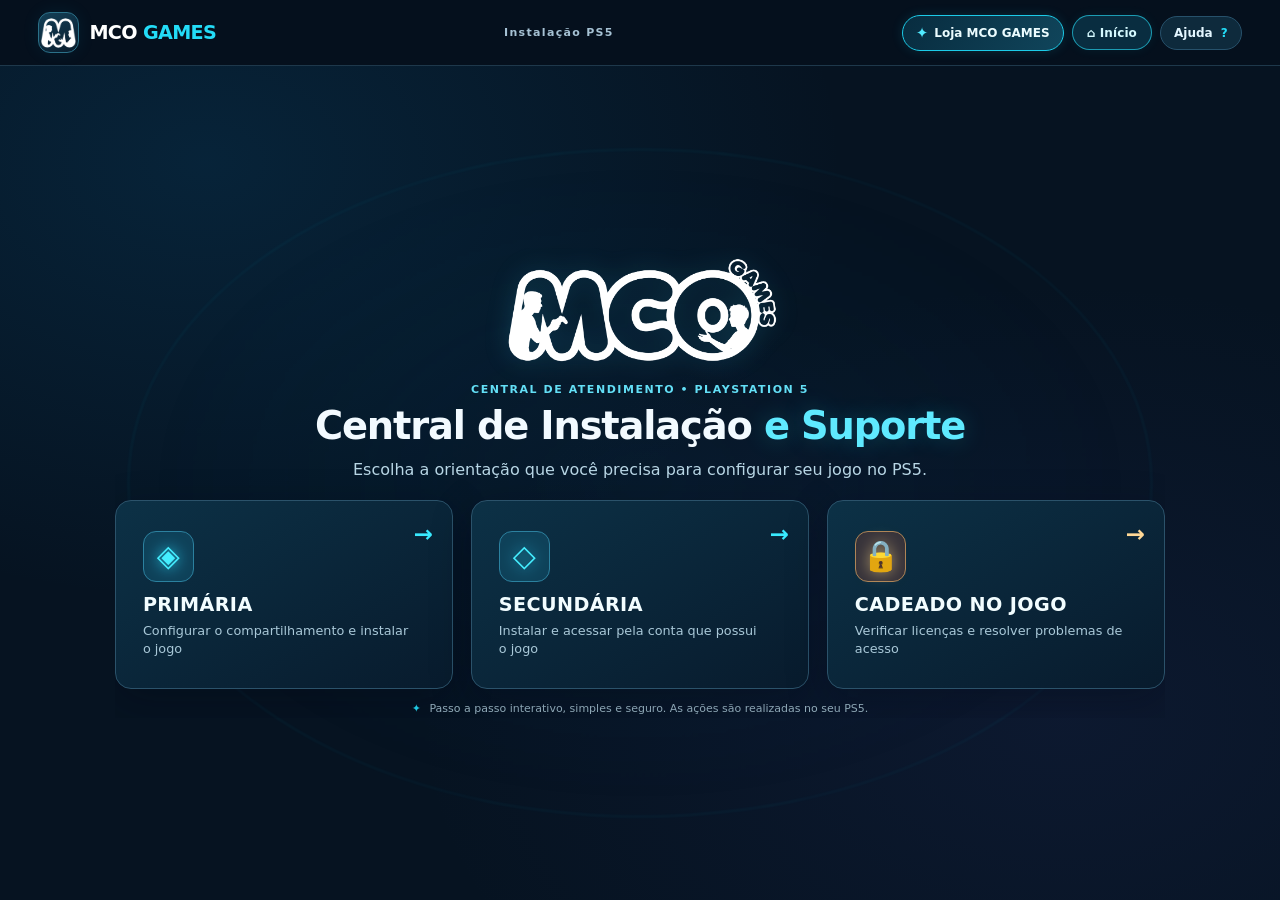
==== commit 58351707: "Add files via upload" ====
--- a/index.html
+++ b/index.html
@@ -4,11 +4,11 @@
   <meta charset="UTF-8" />
   <meta name="viewport" content="width=device-width,initial-scale=1,viewport-fit=cover" />
   <meta name="theme-color" content="#061321" />
-  <meta name="mco-build" content="0.7.8" />
+  <meta name="mco-build" content="0.8.4" />
   <meta name="description" content="MCO GAMES — tutoriais interativos para instalação de jogos e suporte no PS5." />
   <title>MCO GAMES — Central de Instalação e Suporte PS5</title>
-  <link rel="icon" type="image/png" href="[data-uri]" />
-  <link rel="apple-touch-icon" href="[data-uri]" />
+  <link rel="icon" type="image/png" href="./favicon-mco.png?v=0.8.4" />
+  <link rel="apple-touch-icon" href="./favicon-mco.png?v=0.8.4" />
   <style>
 :root{color-scheme:dark;--bg:#061321;--card:#0a1e2e;--stroke:rgba(116,177,215,.23);--cyan:#23dcf7;--cyan2:#8af2ff;--text:#f2faff;--muted:#9ab5c7;--gold:#ffc865;font-family:Inter,ui-sans-serif,system-ui,-apple-system,"Segoe UI",Arial,sans-serif}
 *{box-sizing:border-box}html,body{width:100%;height:100%;margin:0;overflow:hidden}body{background:radial-gradient(ellipse at 16% 18%,rgba(11,106,160,.19),transparent 42%),radial-gradient(ellipse at 83% 80%,rgba(56,63,145,.13),transparent 43%),var(--bg);color:var(--text)}button{font:inherit;cursor:pointer}button:focus-visible,a:focus-visible,select:focus-visible{outline:2px solid var(--cyan);outline-offset:3px}.hidden{display:none!important}.visually-hidden{position:absolute!important;width:1px;height:1px;padding:0;margin:-1px;overflow:hidden;clip:rect(0,0,0,0);white-space:nowrap;border:0}
@@ -170,16 +170,26 @@
 @media(max-width:700px){.brand-icon img{height:30px;width:30px}.welcome-choices .welcome-logo{height:clamp(54px,10vh,98px);max-width:min(320px,78vw)}}
 @media(max-width:390px) and (max-height:700px){.welcome-choices .welcome-logo{height:clamp(47px,9vh,65px)}}
 
+
+/* v0.8.4 — acesso direto à loja sem alterar a navegação dos tutoriais */
+.store-shortcut{display:inline-flex;align-items:center;justify-content:center;gap:6px;min-height:35px;padding:8px 13px;border-radius:999px;border:1px solid #1ccbe8;background:linear-gradient(120deg,#082c3f,#10455b);box-shadow:0 0 12px rgba(35,220,247,.13);color:#ebfcff;font-size:12px;font-weight:800;text-decoration:none;white-space:nowrap;transition:background .2s,box-shadow .2s,transform .2s}
+.store-shortcut:hover{background:linear-gradient(120deg,#10475c,#17657b);box-shadow:0 0 20px rgba(35,220,247,.27);transform:translateY(-1px)}
+.store-shortcut span[aria-hidden="true"]{color:#51eaff;font-size:15px}
+.store-name-short{display:none}
+@media(max-width:760px){.store-name-long{display:none}.store-name-short{display:inline}.store-shortcut{min-height:34px;padding:7px 9px;font-size:11px;gap:3px}}
+@media(max-width:390px){.site-header{padding-left:7px;padding-right:7px;gap:4px}.brand-name{font-size:12px}.brand-icon{width:31px;height:31px;flex-basis:31px}.brand-icon img{width:27px;height:27px}.brand{gap:4px}.header-tools{gap:3px}.store-shortcut{padding:6px 6px;font-size:10px;min-height:31px}.lock-shortcut{padding:6px 6px;font-size:10px;min-height:31px}.header-help{padding:6px 6px;font-size:10px}.store-shortcut span[aria-hidden="true"]{font-size:12px}}
+@media(max-width:345px){.brand-name{font-size:11px}.store-shortcut{gap:2px;padding:5px}.store-shortcut span[aria-hidden="true"]{display:none}.lock-shortcut{padding:5px}.header-help{padding:5px}}
 </style>
 </head>
 <body>
   <header class="site-header">
     <a class="brand" href="#inicio" aria-label="MCO GAMES — início">
-      <span class="brand-icon"><img src="[data-uri]" alt="" /></span>
+      <span class="brand-icon"><img src="./logo-mco-simbolo.png?v=0.8.0" alt="" /></span>
       <span class="brand-name">MCO <b>GAMES</b></span>
     </a>
     <span class="header-caption">Instalação PS5</span>
     <div class="header-tools">
+      <a id="storeLink" class="store-shortcut" href="https://mcogames.github.io/store/" target="_blank" rel="noopener noreferrer" aria-label="Abrir Loja MCO GAMES em uma nova aba" title="Conheça mais jogos na Loja MCO GAMES"><span aria-hidden="true">✦</span> <span class="store-name-long">Loja MCO GAMES</span><span class="store-name-short">Loja</span></a>
       <button id="lockMenu" class="lock-shortcut" type="button" aria-label="Voltar à seleção de tutoriais">⌂ Início</button>
       <button id="helpTop" class="header-help" type="button" aria-label="Abrir ajuda">Ajuda <span>?</span></button>
     </div>
@@ -188,7 +198,7 @@
     <section id="welcome" class="welcome welcome-choices" aria-labelledby="welcomeTitle">
       <div class="welcome-glow" aria-hidden="true"></div>
       <div class="choice-content">
-        <img class="welcome-logo" src="[data-uri]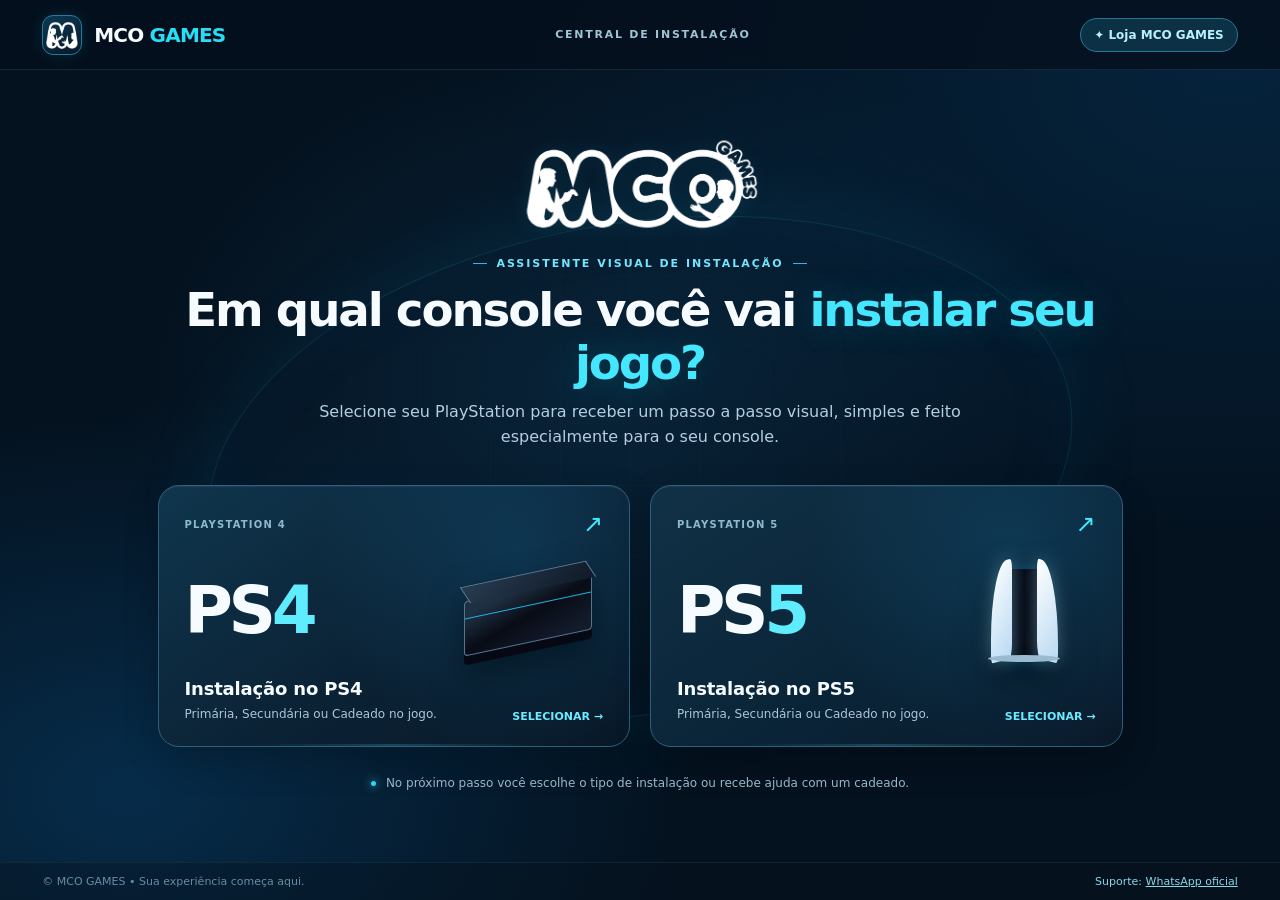
==== commit eda12730: "Add files via upload" ====
--- a/index.html
+++ b/index.html
@@ -1,792 +1,147 @@
 <!doctype html>
 <html lang="pt-BR">
 <head>
-  <meta charset="UTF-8" />
-  <meta name="viewport" content="width=device-width,initial-scale=1,viewport-fit=cover" />
-  <meta name="theme-color" content="#061321" />
-  <meta name="mco-build" content="0.8.4" />
-  <meta name="description" content="MCO GAMES — tutoriais interativos para instalação de jogos e suporte no PS5." />
-  <title>MCO GAMES — Central de Instalação e Suporte PS5</title>
-  <link rel="icon" type="image/png" href="./favicon-mco.png?v=0.8.4" />
-  <link rel="apple-touch-icon" href="./favicon-mco.png?v=0.8.4" />
-  <style>
-:root{color-scheme:dark;--bg:#061321;--card:#0a1e2e;--stroke:rgba(116,177,215,.23);--cyan:#23dcf7;--cyan2:#8af2ff;--text:#f2faff;--muted:#9ab5c7;--gold:#ffc865;font-family:Inter,ui-sans-serif,system-ui,-apple-system,"Segoe UI",Arial,sans-serif}
-*{box-sizing:border-box}html,body{width:100%;height:100%;margin:0;overflow:hidden}body{background:radial-gradient(ellipse at 16% 18%,rgba(11,106,160,.19),transparent 42%),radial-gradient(ellipse at 83% 80%,rgba(56,63,145,.13),transparent 43%),var(--bg);color:var(--text)}button{font:inherit;cursor:pointer}button:focus-visible,a:focus-visible,select:focus-visible{outline:2px solid var(--cyan);outline-offset:3px}.hidden{display:none!important}.visually-hidden{position:absolute!important;width:1px;height:1px;padding:0;margin:-1px;overflow:hidden;clip:rect(0,0,0,0);white-space:nowrap;border:0}
-.site-header{height:66px;display:flex;align-items:center;justify-content:space-between;padding:5px clamp(12px,3vw,44px);gap:12px;background:#05101d;border-bottom:1px solid #1e384b;position:relative;z-index:20}.brand{display:flex;align-items:center;height:100%}.brand img{display:block;width:auto;height:56px;max-width:175px;object-fit:contain;filter:brightness(0) invert(1) drop-shadow(0 0 5px rgba(71,213,255,.18))}.header-caption{color:#a6c2d4;letter-spacing:.14em;font-size:11px;font-weight:800}.header-help{border:1px solid #27516b;color:#e4f6ff;background:#0e2a3c;border-radius:999px;padding:9px 13px;font-size:12px;font-weight:750;display:flex;gap:8px;align-items:center}.header-help span{border-radius:50%;color:var(--cyan);font-weight:900}
-main{height:calc(100dvh - 66px);min-height:0;overflow:hidden;display:flex;flex-direction:column;width:100%}.welcome,.guide{min-height:0;flex:1;width:100%}.welcome{max-width:1260px;margin:auto;display:grid;grid-template-columns:minmax(0,1.2fr) minmax(220px,.8fr);align-items:center;gap:30px;position:relative;padding:clamp(16px,4vh,44px) clamp(20px,5vw,60px);overflow:hidden}.welcome-glow{position:absolute;inset:10%;border:1px solid rgba(27,209,250,.12);border-radius:50%;filter:blur(1px);pointer-events:none}.welcome-content{position:relative;z-index:1;max-height:100%;overflow:auto;scrollbar-width:none}.welcome-logo{height:clamp(65px,12vh,117px);max-width:min(280px,50vw);width:auto;object-fit:contain;filter:brightness(0) invert(1)}.welcome h1{font-size:clamp(28px,4.1vw,57px);line-height:1.13;letter-spacing:-.03em;margin:20px 0 12px}.welcome em{font-style:normal;color:var(--cyan);text-shadow:0 0 25px rgba(35,220,247,.24)}.welcome p{font-size:clamp(14px,1.4vw,18px);line-height:1.5;color:#b6cbd9;max-width:470px;margin:0 0 24px}.btn{border:none;border-radius:11px;padding:10px 16px;font-weight:800;font-size:13px;min-height:40px;color:#e9faff;white-space:nowrap;transition:filter .15s,box-shadow .15s}.btn:hover:not(:disabled){filter:brightness(1.08)}.btn:disabled{opacity:.37;cursor:not-allowed}.btn-primary{background:linear-gradient(120deg,#42eafb,#06b9df);color:#001823;box-shadow:0 0 22px rgba(35,220,247,.16)}.btn-primary span{margin-left:12px}.btn-secondary{background:#102b3e;border:1px solid #315874}.btn-xl{font-size:16px;min-height:54px;padding:14px 24px}.welcome-visual{position:relative;display:grid;place-items:center;min-height:180px;height:min(65vh,450px)}.welcome-halo{position:absolute;width:min(31vw,430px);aspect-ratio:1;border:1px solid #17516c;border-radius:50%;box-shadow:0 0 95px rgba(0,172,255,.12),inset 0 0 35px #0b4c7033}.ps5-illustration{height:70%;width:30%;max-width:180px;position:relative;filter:drop-shadow(0 16px 34px rgba(14,147,250,.3))}.ps-side{position:absolute;top:0;bottom:0;width:42%;background:linear-gradient(140deg,#faffff,#acc5dc);border-radius:58% 12% 18% 12%}.ps-side.left{left:4px;transform:skewY(-10deg)}.ps-side.right{right:4px;transform:skewY(10deg);border-radius:12% 68% 13% 18%}.ps-center{position:absolute;inset:14px 26%;background:#07101c;border-right:3px solid #159de5;border-left:3px solid #159de5;border-radius:16px;z-index:1}.visual-controller{position:absolute;bottom:4%;left:50%;transform:translateX(-50%);width:min(52%,200px);height:22%;min-height:56px;border-radius:43% 43% 35% 35%;background:linear-gradient(160deg,#fff,#b6d0e6);border-bottom:12px solid #1c2a43;box-shadow:0 13px 33px #00151caa;display:flex;align-items:center;justify-content:space-around;color:#1b3146;font-size:24px}.ctrl-center{align-self:flex-start;font-size:16px;margin-top:3px}
-.guide{max-width:1600px;margin:0 auto;display:flex;flex-direction:column;gap:9px;padding:12px clamp(10px,2vw,32px) 10px}.guide-heading{flex:0 0 37px;min-height:0;display:flex;justify-content:space-between;align-items:center;gap:8px}.guide-identification{display:flex;align-items:center;gap:10px;min-width:0;color:#aec4d6;font-size:12px}.guide-identification span:first-child{overflow:hidden;text-overflow:ellipsis;white-space:nowrap;max-width:min(50vw,450px);font-weight:750;color:#ecfaff}.small-dot{color:var(--cyan)}.guide-actions{display:flex;gap:7px;align-items:center;flex-shrink:0}.icon-label-button{padding:7px 12px;background:#10293b;color:#b5edff;border:1px solid #2b566f;border-radius:9px;white-space:nowrap;font-size:11px;font-weight:780;min-height:32px}.icon-label-button:hover{background:#153c55}.restart-button{font-size:20px;padding:3px 10px}.progress-track{flex:0 0 4px;border-radius:10px;background:#19354a;overflow:hidden}.progress-track span{display:block;height:100%;width:0;background:linear-gradient(90deg,#1bc9eb,#7cf6ff);transition:width .35s}.guide-layout{position:relative;flex:1;min-height:0;display:grid;grid-template-columns:1fr;gap:0}.stage-col{min-width:0;min-height:0}.screen-panel{min-height:0;height:100%;padding:clamp(9px,1.2vh,16px);display:flex;flex-direction:column;gap:8px;border:1px solid var(--stroke);border-radius:15px;background:linear-gradient(145deg,#0d2335,#071726);overflow:hidden}.scene-head{flex-shrink:0;display:flex;justify-content:space-between;gap:10px;align-items:center}.scene-head h2{font-size:clamp(16px,1.8vw,24px);font-weight:790;margin:0;line-height:1.15}.scene-index{font-size:10px;color:var(--cyan);white-space:nowrap;font-weight:800}.screen-shell{position:relative;flex:1;min-height:0;display:flex;flex-direction:column;background:#070f1d;border:1px solid #1c3b50;border-radius:12px;overflow:hidden}.scene-root{width:100%;height:100%;min-height:0;flex:1;position:relative;background:#101027;overflow:hidden}.console-svg{display:block;width:100%;height:100%}.screen-svg-text{font-family:"Segoe UI",Arial,sans-serif}.zoom-control{position:absolute;bottom:8px;right:9px;padding:5px 9px;border-radius:7px;border:1px solid rgba(115,214,242,.34);background:#051a29db;color:#abedfb;font-size:11px;z-index:2}
-.instruction-banner{flex-shrink:0;display:flex;align-items:center;gap:10px;min-height:58px;padding:9px 12px;border-radius:12px;border:1px solid rgba(28,223,252,.54);background:linear-gradient(100deg,#083046,#071e30);box-shadow:inset 0 0 14px rgba(25,223,255,.05)}.instruction-icon{flex:0 0 29px;width:29px;height:29px;border:1px solid var(--cyan);border-radius:50%;display:grid;place-items:center;color:var(--cyan);font-size:16px}.instruction-copy{flex:1;min-width:0}.instruction-copy>span{display:block;color:#74dffa;font-size:10px;font-weight:800;margin-bottom:4px}.instruction-copy>strong{display:block;font-size:clamp(12px,1.2vw,15px);line-height:1.25;font-weight:750;color:#f1fbff}.repeat-count{white-space:nowrap;border:1px solid #275673;border-radius:999px;color:#a3eaff;background:#0b2b41;padding:4px 8px;font-size:10px;font-weight:800}.extra-options{flex-shrink:0;display:none;align-items:center;gap:10px}.extra-options:not(:empty){display:flex}.extra-options label{font-size:11px;font-weight:700;color:#bfd5e4}.extra-options select{flex:1;min-width:0;max-width:520px;background:#112c41;border:1px solid #437995;padding:8px;color:#f2fcff;border-radius:8px;font-size:11px}.warning{display:none!important}.directions{display:none}.navigation-row{flex-shrink:0;display:flex;align-items:center;gap:7px;min-height:42px}.small-action{border:1px solid #28516c;background:#112c42;color:#b7eafe;border-radius:9px;padding:0 11px;min-height:35px;font-size:25px;line-height:1}.small-action:disabled{opacity:.35;cursor:not-allowed}.action-dots{display:flex;gap:5px;align-items:center}.action-dots i{display:block;width:6px;height:6px;border-radius:50%;background:#3d6278}.action-dots i.active{background:#27e5fa;box-shadow:0 0 8px #27e5fa}.nav-divider{height:28px;width:1px;background:#244053;margin:0 6px}.nav-step{flex:1;min-width:0}.nav-step:last-child{flex:1.2}.step-sidebar{position:absolute;top:0;left:0;bottom:0;display:none;width:min(310px,85vw);border:1px solid #2e6982;border-radius:13px;background:#0b2133;z-index:22;overflow:hidden;box-shadow:15px 10px 40px #0007;flex-direction:column;padding:11px}.step-sidebar.open{display:flex}.side-title{flex:0 0 34px;display:flex;align-items:center;justify-content:space-between;padding:5px 7px;font-size:12px;font-weight:900;color:#dbf5ff}.side-title button{color:#a8dff6;border:0;background:transparent;font-size:16px}.step-sidebar nav{min-height:0;overflow-y:auto;display:flex;flex-direction:column;gap:4px;scrollbar-width:thin}#stepNavigation button{display:flex;align-items:center;gap:10px;border:1px solid transparent;border-radius:9px;background:transparent;color:#adcadb;text-align:left;width:100%;min-height:33px;padding:6px 8px;font-size:11px}#stepNavigation button.active{border-color:rgba(35,220,247,.6);background:rgba(35,220,247,.12);color:#fff}#stepNavigation button.done .number{background:#0f8c75;color:#fff}.number{flex-shrink:0;width:22px;height:22px;display:grid;place-items:center;background:#1a4055;color:#a1d2e6;border-radius:50%;font-size:10px;font-weight:800}.sidebar-shade{position:absolute;inset:0;background:#0008;z-index:21}
-.modal,.zoom-modal{position:fixed;inset:0;background:rgba(1,7,17,.85);backdrop-filter:blur(6px);z-index:100;padding:16px;display:grid;place-items:center}.modal-panel{max-width:520px;max-height:min(90dvh,750px);overflow-y:auto;width:100%;border:1px solid #376d82;border-radius:17px;background:#0e263a;padding:27px;position:relative}.modal-panel h2{margin:0 0 14px}.modal-panel p{color:#bdd1df;font-size:13px;line-height:1.65}.modal-panel a{color:#87f3ff}.modal-close{position:absolute;top:11px;right:12px;border:none;background:none;color:#dcf5ff;font-size:17px}.zoom-modal{display:flex;flex-direction:column;gap:12px}.zoom-bar{width:min(100%,1500px);display:flex;align-items:center;justify-content:space-between}.zoom-modal #zoomContent{max-width:min(100%,1500px);max-height:calc(100dvh - 105px);width:100%;aspect-ratio:16/9;overflow:hidden;border:1px solid #215a7a;border-radius:12px;background:#070b19}.zoom-modal #zoomContent svg{width:100%;height:100%}
-.console-svg .target-pulse{fill:rgba(35,220,247,.025);stroke:#4decff;stroke-width:5;filter:url(#neonGlow);opacity:.12}.console-svg .target-pulse.arrived{animation:neonArrival .75s ease-in-out infinite alternate}.console-svg .flight-trail{stroke:#2ce8ff;stroke-width:6;stroke-linecap:round;fill:none;filter:url(#neonGlow);stroke-opacity:.95}.console-svg .flying-tip{fill:none;stroke:#adfbff;stroke-width:11;stroke-linecap:round;stroke-linejoin:round;filter:url(#neonGlow);opacity:0}@keyframes neonArrival{from{opacity:.62;stroke-width:4}to{opacity:1;stroke-width:9}}
-@media(max-width:760px){.site-header{height:54px;padding:3px 12px}.brand img{height:45px;max-width:145px}.header-caption{display:none}.header-help{font-size:11px;padding:7px 11px}main{height:calc(100dvh - 54px)}.welcome{grid-template-columns:1fr;padding:12px 22px;text-align:center;align-content:center;justify-items:center;gap:7px}.welcome-content{display:flex;flex-direction:column;align-items:center}.welcome-logo{height:clamp(60px,11vh,95px);max-width:200px}.welcome h1{font-size:clamp(28px,7vw,39px);margin:11px 0}.welcome p{font-size:14px;margin-bottom:13px}.welcome-visual{height:min(28dvh,200px);min-height:90px;width:100%}.ps5-illustration{height:75%;width:70px}.visual-controller{min-height:38px;max-width:110px;font-size:15px;border-bottom-width:8px}.guide{padding:8px 8px 8px;gap:7px}.guide-heading{flex-basis:33px}.guide-identification{font-size:11px;gap:7px}.guide-actions{gap:5px}.icon-label-button{font-size:11px;padding:5px 8px;min-height:29px}.restart-button{font-size:17px}.screen-panel{padding:8px;gap:6px}.scene-head h2{font-size:16px}.scene-index{font-size:10px}.instruction-banner{min-height:64px;padding:8px;gap:7px}.instruction-icon{display:none}.instruction-copy>span{font-size:9px;margin-bottom:3px}.instruction-copy>strong{font-size:12px;line-height:1.25}.repeat-count{font-size:9px;padding:3px 6px}.navigation-row{min-height:40px;gap:5px}.small-action{min-height:33px;padding:0 9px}.nav-divider{margin:0 2px}.nav-step{padding:7px 8px;font-size:11px;min-height:33px}.zoom-control{font-size:10px;bottom:5px;right:5px;padding:3px 7px}.extra-options{display:flex;flex-wrap:wrap;gap:4px}.extra-options:not(:empty){display:flex}.extra-options label{font-size:10px}.extra-options select{width:100%;max-width:none;padding:6px;font-size:10px}.zoom-modal #zoomContent{aspect-ratio:16/9}}
-@media(max-width:370px){.guide-identification span:first-child{max-width:30vw}.navigation-row{gap:3px}.nav-step{font-size:10px}.nav-step span{display:none}.repeat-count{display:none}.action-dots i{width:5px;height:5px}}
-@media(max-height:620px){.guide{gap:5px;padding-top:5px;padding-bottom:5px}.guide-heading{flex-basis:30px}.screen-panel{gap:4px;padding:6px}.scene-head h2{font-size:15px}.instruction-banner{min-height:51px;padding:5px 8px}.navigation-row{min-height:36px}.welcome-visual{height:29vh;min-height:85px}.welcome h1{margin:8px 0;font-size:clamp(25px,5vw,43px)}.welcome p{margin-bottom:10px}.welcome-logo{height:57px}}
-@media(prefers-reduced-motion:reduce){*:not(.console-svg),*:not(.console-svg)::before,*:not(.console-svg)::after{transition:none!important;scroll-behavior:auto!important} .console-svg .target-pulse.arrived{animation:none;opacity:1}}
-/* Mobile portrait: preserve a real 16:9 PS5 image, not a tall letterboxed rectangle. */
-@media(max-width:760px) and (orientation:portrait){
-  .stage-col{display:flex;align-items:center;justify-content:center;overflow:hidden}
-  .screen-panel{height:auto;max-height:100%;width:100%;flex:0 1 auto}
-  .screen-shell{flex:0 0 auto;height:min(calc((100vw - 38px)*.5625),calc(100dvh - 285px));min-height:95px}
-  .scene-root{height:100%;flex:1 1 auto}
+<meta charset="utf-8">
+<meta name="viewport" content="width=device-width, initial-scale=1, viewport-fit=cover">
+<meta name="theme-color" content="#041320">
+<meta name="description" content="Central MCO GAMES: escolha PS4 ou PS5 e acesse tutoriais visuais de instalação primária, secundária e cadeado no jogo.">
+<meta name="mco-build" content="1.0.2-standalone-ps4-ps5-primary-support">
+<title>MCO GAMES — Central de Instalação PS4 e PS5</title>
+<link rel="icon" href="[data-uri]" type="image/png">
+<style>
+:root{color-scheme:dark;--bg:#04111e;--panel:#0c2435;--txt:#f6fbff;--cyan:#27def6;--muted:#a2bacb;font-family:Inter,ui-sans-serif,system-ui,-apple-system,"Segoe UI",Arial,sans-serif}
+*{box-sizing:border-box}
+html,body{height:100%;width:100%;margin:0;min-width:320px}
+body{background:#04111e;color:var(--txt);overflow-x:hidden}
+a{color:inherit}
+button{font:inherit}
+:focus-visible{outline:2px solid #65f4ff;outline-offset:5px}
+.shell{position:relative;min-height:100dvh;display:flex;flex-direction:column;overflow:hidden;isolation:isolate;background:radial-gradient(ellipse at 47% 43%,#10426561 0%,#04111e00 50%),radial-gradient(ellipse at 10% 88%,#094e8170 0%,transparent 35%),radial-gradient(ellipse at 96% 8%,#06355a80,transparent 42%),#04111e}
+.shell::before{content:"";position:absolute;inset:65px 0 0;opacity:.31;z-index:-1;pointer-events:none;background-image:linear-gradient(#24709428 1px,transparent 1px),linear-gradient(90deg,#24709428 1px,transparent 1px);background-size:70px 70px;mask-image:radial-gradient(ellipse at 50% 46%,black,transparent 70%)}
+.shell::after{content:"";position:absolute;width:870px;height:490px;left:50%;top:52%;border:1px solid #25dbfa20;border-radius:50%;z-index:-1;transform:translate(-50%,-50%) rotate(-9deg);box-shadow:0 0 90px #08d5ff11,inset 0 0 70px #0479bc0d;pointer-events:none}
+.top{height:70px;display:flex;align-items:center;justify-content:space-between;gap:16px;background:#04101dce;border-bottom:1px solid #2341547f;padding:10px clamp(16px,3.3vw,50px);z-index:2}
+.brand{display:flex;align-items:center;gap:12px;text-decoration:none;font-weight:900;letter-spacing:-.04em;font-size:20px;white-space:nowrap}
+.brand-icon{display:grid;place-items:center;width:40px;height:40px;border:1px solid #247ba0;border-radius:11px;background:linear-gradient(155deg,#0b3954,#091827);box-shadow:0 0 15px #04cdec22}
+.brand-icon img{display:block;width:32px;height:32px;object-fit:contain;filter:brightness(0) invert(1)}
+.brand strong{color:var(--cyan)}
+.header-center{font-weight:850;letter-spacing:.16em;color:#9fc4d6;font-size:11px;text-align:center}
+.nav{display:flex;align-items:center;gap:8px}
+.store{display:inline-flex;align-items:center;gap:6px;padding:9px 13px;border-radius:999px;border:1px solid #267895;color:#baf0ff;background:#0c3144;text-decoration:none;font-weight:800;font-size:12px;white-space:nowrap;transition:background .22s}
+.store:hover{background:#0b4562}
+.main{width:100%;max-width:1190px;margin:auto;flex:1;display:flex;flex-direction:column;align-items:center;justify-content:center;gap:0;padding:clamp(18px,3vh,40px) 24px clamp(20px,4vh,50px);text-align:center}
+.wordmark{display:block;height:clamp(72px,12vh,112px);width:auto;max-width:min(370px,80vw);object-fit:contain;filter:brightness(0) invert(1) drop-shadow(0 0 9px #2ecaf11d);margin:0 auto clamp(9px,2vh,19px)}
+.eyebrow{display:inline-flex;align-items:center;gap:9px;color:#73e5ff;font-size:11px;letter-spacing:.18em;font-weight:860}
+.eyebrow:before,.eyebrow:after{content:"";width:14px;height:1px;background:#2db9d9}
+h1{font-size:clamp(29px,3.65vw,51px);letter-spacing:-.045em;line-height:1.13;margin:14px 0 11px;font-weight:840;max-width:950px}
+h1 span{color:#45e7ff;text-shadow:0 0 38px #19deef36}
+.lead{color:#b3cfde;font-size:clamp(13px,1.3vw,16px);line-height:1.55;max-width:660px;margin:0 0 clamp(20px,4vh,35px)}
+.console-grid{width:100%;display:grid;grid-template-columns:repeat(2,minmax(0,1fr));gap:20px;max-width:965px}
+.console-card{position:relative;display:flex;flex-direction:column;align-items:stretch;text-align:left;min-height:262px;padding:24px 26px 23px;border-radius:21px;cursor:pointer;color:#f6fbff;border:1px solid #2c607c;background:linear-gradient(146deg,#0f364d 0%,#0b2134 58%,#081827 100%);box-shadow:0 13px 36px #0003,inset 0 1px #fff1;overflow:hidden;transition:transform .25s cubic-bezier(.2,.8,.2,1),box-shadow .25s,border-color .25s}
+.console-card::before{content:"";position:absolute;inset:0;pointer-events:none;background:radial-gradient(circle at 77% 26%,#1b8dc92e,transparent 50%);transition:opacity .2s}
+.console-card::after{content:"";position:absolute;bottom:0;left:20%;width:60%;height:2px;background:linear-gradient(90deg,transparent,#45eeffab,transparent);opacity:.3;transition:opacity .2s}
+.console-card.ps5{background:linear-gradient(148deg,#113146 0%,#0a2437 58%,#0a192a 100%)}
+.console-card:hover,.console-card:focus-visible{transform:translateY(-5px);border-color:#35dff5;box-shadow:0 17px 45px #0008,0 0 31px #18cdf625,inset 0 1px #fff2}
+.console-card:hover::after{opacity:1}
+.card-top{display:flex;align-items:center;justify-content:space-between;gap:12px;position:relative;z-index:1}
+.mini-label{font-size:10px;font-weight:850;letter-spacing:.12em;color:#8dbbce}
+.arrow{font-size:24px;font-weight:500;color:#41e8fc;transition:transform .25s}
+.console-card:hover .arrow{transform:translateX(5px)}
+.card-center{position:relative;flex:1;display:flex;align-items:center;justify-content:space-between;gap:16px;margin:7px 0 1px;z-index:1}
+.console-name{font-size:clamp(42px,5.2vw,66px);line-height:1;font-weight:900;letter-spacing:-.065em}
+.console-name em{font-style:normal;color:#60ecff}
+.device{width:147px;height:114px;display:grid;place-items:center;position:relative;filter:drop-shadow(0 16px 16px #00111ba0);flex-shrink:0}
+.ps4-body{position:absolute;left:8px;top:34px;width:128px;height:55px;transform:skewY(-12deg);background:linear-gradient(160deg,#1f3043 15%,#080c16 50%,#131b2b 90%);border:1px solid #58748d;border-radius:4px;box-shadow:0 9px 0 #060913}
+.ps4-body:before{content:"";position:absolute;top:16px;left:0;right:0;height:1px;background:#1bb5e2}
+.ps4-body:after{content:"";position:absolute;inset:-16px 0 auto;height:17px;background:linear-gradient(150deg,#273b50,#101927);transform:skewX(30deg);border:1px solid #647c93;border-bottom:none}
+.ps5-body{position:absolute;left:52px;top:15px;width:47px;height:89px;background:linear-gradient(90deg,#14273d,#020611,#17283c);border-radius:12px 12px 2px 2px;box-shadow:0 3px 15px #00b5ff44}
+.ps5-body:before,.ps5-body:after{content:"";position:absolute;top:-8px;bottom:-3px;width:21px;background:linear-gradient(120deg,#fff,#b8d9f2);box-shadow:0 0 18px #b2eaff55}
+.ps5-body:before{left:-10px;border-radius:75% 10% 15% 8%;transform:skewY(-14deg)}
+.ps5-body:after{right:-10px;border-radius:9% 80% 10% 18%;transform:skewY(14deg)}
+.ps5-stand{position:absolute;bottom:6px;left:39px;width:72px;height:7px;border-radius:50%;background:#9bb9d1}
+.card-bottom{position:relative;z-index:1;display:flex;justify-content:space-between;align-items:flex-end;gap:12px}
+.card-bottom strong{display:block;font-size:18px;letter-spacing:-.01em;line-height:1.2}
+.card-bottom small{display:block;font-size:12px;line-height:1.45;margin-top:6px;color:#a9c7d9;max-width:315px}
+.choose{display:inline-flex;gap:7px;align-items:center;color:#6bebff;font-size:11px;font-weight:850;white-space:nowrap;align-self:end}
+.detail{display:flex;align-items:center;justify-content:center;gap:10px;color:#9abbcc;font-size:12px;margin-top:27px;line-height:1.5}
+.detail .dot{width:5px;height:5px;background:#26def5;box-shadow:0 0 10px #32e8ff;border-radius:50%;flex-shrink:0}
+.footer{display:flex;justify-content:space-between;gap:12px;align-items:center;padding:12px clamp(16px,3.3vw,50px);color:#668da3;font-size:11px;border-top:1px solid #1d39487a;background:#06111c5e}
+.footer span:last-child{color:#87d8ea}
+.transition-layer{position:fixed;inset:0;z-index:50;background:radial-gradient(ellipse at 50% 50%,#0b3657,#04101d 70%);display:grid;place-content:center;gap:13px;text-align:center;opacity:0;pointer-events:none;transition:opacity .28s}
+.transition-layer.active{opacity:1;pointer-events:auto}
+.transition-layer svg{width:60px;height:60px;margin:auto;color:#42e9ff;animation:rot 1.2s linear infinite}
+.transition-layer strong{font-size:18px;color:white}.transition-layer small{color:#add5e5;font-size:13px}
+@keyframes rot{to{transform:rotate(360deg)}}
+@keyframes floatIn{from{opacity:0;transform:translateY(18px)}to{opacity:1;transform:translateY(0)}}
+.wordmark,.eyebrow,h1,.lead{animation:floatIn .5s both}
+.eyebrow{animation-delay:.08s}h1{animation-delay:.13s}.lead{animation-delay:.18s}
+.console-card{animation:floatIn .5s .22s both}.console-card.ps5{animation-delay:.3s}
+@media(max-width:720px){.top{height:60px;padding:8px 14px}.brand{font-size:16px;gap:8px}.brand-icon{height:35px;width:35px}.brand-icon img{width:28px;height:28px}.header-center{display:none}.store{font-size:11px;padding:8px 10px}.main{padding:16px 18px 20px}.wordmark{height:clamp(54px,9vh,81px);margin-bottom:8px}.eyebrow{font-size:9px}.lead{margin-bottom:17px}.console-grid{grid-template-columns:1fr;gap:12px;max-width:450px}.console-card{min-height:175px;padding:16px 18px;border-radius:16px}.card-center{margin:2px 0}.console-name{font-size:49px}.device{width:110px;height:81px;transform:scale(.8);transform-origin:center}.card-bottom strong{font-size:15px}.card-bottom small{font-size:11px;max-width:230px;margin-top:4px}.choose{font-size:10px}.detail{font-size:10px;margin-top:15px}.footer{font-size:9px;padding:10px 14px}.shell:after{width:600px;height:500px}}
+@media(max-width:400px){h1{font-size:31px;margin:10px 0 8px}.lead{font-size:12px}.console-card{min-height:162px;padding:14px 16px}.console-name{font-size:44px}.device{transform:scale(.73)}.card-bottom small{font-size:10px}.footer span:last-child{display:none}}
+@media(max-height:690px){.wordmark{height:58px;margin-bottom:5px}.main{padding-top:8px;padding-bottom:10px}h1{margin:7px 0}.lead{margin-bottom:12px}.console-card{min-height:145px}.detail{margin-top:12px}}
+@media(max-width:720px) and (max-height:700px){
+.main{padding:3px 13px 4px}
+.wordmark{height:35px;margin-bottom:2px}
+.eyebrow{font-size:8px}
+h1{font-size:26px;line-height:1.05;margin:4px 0 5px}
+.lead{font-size:10px;line-height:1.3;margin-bottom:7px}
+.console-grid{gap:7px}
+.console-card{min-height:128px;padding:10px 12px}
+.card-top{font-size:9px}.mini-label{font-size:9px}
+.card-center{min-height:54px;margin:0}.console-name{font-size:39px}.device{width:80px;height:56px;transform:scale(.66)}
+.card-bottom strong{font-size:13px}.card-bottom small{font-size:9px}.choose{font-size:9px}
+.detail{font-size:9px;line-height:1.25;margin-top:7px}
+.footer{padding:6px 12px;font-size:8px}
 }
-
-/* v0.6 — acesso rápido ao tutorial para jogo com cadeado */
-.header-tools{display:flex;align-items:center;gap:8px;flex-shrink:0}
-.lock-shortcut{display:inline-flex;align-items:center;justify-content:center;min-height:35px;padding:8px 14px;border:1px solid rgba(41,230,255,.6);border-radius:999px;color:#d6faff;background:#092d40;font-size:12px;font-weight:800;letter-spacing:.01em;white-space:nowrap;box-shadow:0 0 12px rgba(35,220,247,.07)}
-.lock-shortcut:hover,.lock-shortcut.active{background:#0b4057;color:#fff;box-shadow:0 0 15px rgba(35,220,247,.19)}
-.welcome-lock-link{display:block;margin-top:15px;border:1px solid rgba(49,136,179,.42);border-radius:12px;padding:11px 16px;color:#c9eafa;background:#092438;font-size:13px;font-weight:750;text-align:left}
-.welcome-lock-link span{color:#36e9ff;text-decoration:underline;text-underline-offset:3px}
-.sidebar-quicklinks{display:flex;flex-direction:column;gap:5px;padding:8px 0;border-bottom:1px solid rgba(136,204,235,.22);margin-bottom:7px}
-.sidebar-quicklinks button{border-radius:9px;border:1px solid rgba(48,113,147,.65);background:#103249;color:#def7ff;padding:9px;text-align:left;font-size:12px;font-weight:750}
-.sidebar-quicklinks button:hover{background:#13506a}
-.guide[data-guide-mode="lock"] .progress-track span{background:linear-gradient(90deg,#25aacf,#87f2ff)}
-@media(max-width:700px){.header-tools{gap:5px}.lock-shortcut{padding:7px 9px;font-size:11px}.header-help{padding:7px 9px}.header-caption{display:none}.mode-switch{padding:6px 8px}}
-@media(max-width:390px){.guide-actions{gap:4px}.icon-label-button{padding:5px 7px;font-size:10px}.lock-shortcut{font-size:10px}.header-help{font-size:10px}}
-
-/* v0.7 — seleção inicial integrada: Primária, Secundária, Cadeado */
-.welcome.welcome-choices{display:flex;flex-direction:column;align-items:center;justify-content:center;text-align:center;max-width:1250px;width:100%;padding:clamp(12px,3vh,35px) clamp(12px,4vw,52px);gap:0;overflow:hidden}
-.choice-content{position:relative;z-index:1;width:100%;max-width:1050px;max-height:100%;display:flex;align-items:center;flex-direction:column;justify-content:center;min-height:0;overflow:auto;scrollbar-width:thin;scrollbar-color:#255c75 transparent}
-.welcome-choices .welcome-logo{height:clamp(58px,10vh,95px);max-width:min(300px,58vw);margin:0 0 clamp(9px,2vh,23px)}
-.welcome-eyebrow{letter-spacing:.18em;color:#8adff1;font-size:clamp(9px,1.1vw,12px);font-weight:800}
-.welcome-choices h1{font-size:clamp(28px,3.1vw,46px);line-height:1.15;max-width:900px;margin:10px 0 12px}
-.welcome-choices p{font-size:clamp(14px,1.5vw,18px);margin:0 0 clamp(12px,2.5vh,28px);color:#b8d6e5}
-.mode-options{width:100%;display:grid;grid-template-columns:repeat(3,minmax(0,1fr));gap:clamp(10px,1.4vw,20px);margin-bottom:clamp(9px,2vh,22px)}
-.mode-card{min-width:0;min-height:clamp(160px,23vh,212px);position:relative;display:flex;flex-direction:column;align-items:flex-start;justify-content:center;gap:14px;padding:clamp(15px,2.1vw,30px);text-align:left;border:1px solid #285e78;border-radius:18px;background:linear-gradient(147deg,rgba(14,57,78,.94),rgba(9,27,44,.96));color:#f2fdff;box-shadow:0 12px 40px rgba(1,7,21,.28);transition:border-color .2s,background .2s,transform .2s,box-shadow .2s;cursor:pointer}
-.mode-card:hover,.mode-card:focus-visible,.mode-card.suggested{border-color:#26e7ff;box-shadow:0 0 22px rgba(28,206,234,.21),inset 0 0 22px rgba(28,206,234,.06)}
-.mode-card:hover{transform:translateY(-3px)}.mode-card-icon{display:grid;place-items:center;width:51px;height:51px;border:1px solid #369bb9;background:#113b54;border-radius:13px;font-size:30px;line-height:1;color:#51eaff;text-shadow:0 0 15px #27d7f8}
-.mode-card-info{display:flex;flex-direction:column;gap:8px;max-width:95%}.mode-card-info strong{font-size:clamp(16px,1.7vw,23px);line-height:1;letter-spacing:.02em}.mode-card-info small{font-size:clamp(11px,1.05vw,14px);color:#a9c8d8;line-height:1.38}
-.mode-card-arrow{position:absolute;right:19px;top:20px;color:#39eaff;font-size:22px;font-weight:800}.lock-card{border-color:rgba(226,179,100,.35);background:linear-gradient(155deg,rgba(43,44,58,.94),rgba(13,30,48,.95))}.lock-card .mode-card-icon{background:#36323a;border-color:#ae8457;color:#ffe1a3;text-shadow:0 0 16px #ffdc8a99}.lock-card .mode-card-arrow{color:#ffd896}
-.welcome-tip{font-size:11px;color:#789daf;line-height:1.5;max-width:670px}
-.guide[data-guide-mode="secondary"] .progress-track span{background:linear-gradient(90deg,#2087bf,#71e6ff)}
-@media(max-width:700px){
- .welcome.welcome-choices{justify-content:center;padding:8px 16px}
- .welcome-choices .welcome-logo{height:clamp(50px,9vh,75px);margin-bottom:8px}
- .welcome-choices h1{font-size:clamp(23px,5vw,32px);margin:6px 0 9px;max-width:410px}
- .welcome-choices p{font-size:13px;margin:0 0 13px}
- .mode-options{grid-template-columns:1fr;gap:8px;margin-bottom:9px;max-width:460px}
- .mode-card{flex-direction:row;align-items:center;justify-content:flex-start;gap:13px;min-height:clamp(77px,14vh,105px);padding:12px 16px;border-radius:13px}
- .mode-card-icon{flex:0 0 47px;width:47px;height:47px;font-size:24px}
- .mode-card-info{gap:5px;padding-right:18px}
- .mode-card-info strong{font-size:15px}
- .mode-card-info small{font-size:11px}
- .mode-card-arrow{font-size:17px;top:calc(50% - 12px);right:13px}
- .welcome-tip{font-size:10px;max-width:350px}
-}
-@media(max-width:390px) and (max-height:700px){
- .welcome.welcome-choices{padding:4px 11px}
- .welcome-choices .welcome-logo{height:48px}
- .welcome-choices h1{font-size:23px;line-height:1.08}
- .welcome-choices p{margin-bottom:9px;font-size:12px}
- .mode-options{gap:6px;margin-bottom:6px}
- .mode-card{min-height:70px;padding:7px 11px;gap:9px}
- .mode-card-icon{width:41px;height:41px;flex-basis:41px;font-size:22px}
- .mode-card-info strong{font-size:14px}.mode-card-info small{font-size:10px}
- .welcome-tip{font-size:9px}
-}
-
-
-/* v0.7.1 — Ação de suporte somente no aviso de ativação em outro PS5. */
-.extra-options .support-whatsapp,
-.modal-panel .support-whatsapp{display:inline-flex;align-items:center;justify-content:center;gap:8px;min-height:38px;flex:0 0 auto;padding:8px 13px;border-radius:10px;border:1px solid #31e6ba;background:linear-gradient(115deg,#0b4c44,#096a56);color:#effffb;font-size:12px;font-weight:800;line-height:1.2;text-decoration:none;box-shadow:0 0 15px rgba(24,210,153,.15);white-space:nowrap;transition:box-shadow .2s,transform .2s}
-.extra-options .support-whatsapp:hover,
-.modal-panel .support-whatsapp:hover{box-shadow:0 0 22px rgba(24,210,153,.4);transform:translateY(-1px)}
-.extra-options .support-whatsapp:focus-visible,
-.modal-panel .support-whatsapp:focus-visible{outline:3px solid #b3fff0;outline-offset:2px}
-@media(max-width:700px){.extra-options .support-whatsapp{flex:1 1 100%;width:100%;min-height:35px;padding:7px 10px;font-size:11px}}
-@media(max-height:650px) and (min-width:701px){.extra-options .support-whatsapp{min-height:33px;padding:6px 9px;font-size:11px}}
-
-/* v0.7.3 — etapa secundária direta + ajuda opcional */
-.extra-options .secondary-trouble{border:1px solid rgba(45,218,250,.6);border-radius:9px;background:#10304a;color:#e2f9ff;min-height:37px;padding:8px 14px;font-size:12px;font-weight:800;cursor:pointer;white-space:nowrap}
-.extra-options .secondary-trouble:hover{background:#184a67;box-shadow:0 0 12px rgba(41,216,250,.18)}
-.secondary-help-choices{display:grid;gap:9px;margin:14px 0}
-.secondary-help-choice{background:#112f49;border:1px solid #3a7a99;border-radius:10px;color:#effbff;text-align:left;padding:12px 14px;font-size:13px;font-weight:750;cursor:pointer}
-.secondary-help-choice:hover{background:#174761;border-color:#4ae7ff}
-@media(max-width:760px){.extra-options .secondary-trouble{width:100%;font-size:11px;min-height:33px;padding:6px 10px}}
-
-
-/* v0.7.5 — identidade oficial das duas marcas e nova entrada profissional */
-.brand{gap:10px;text-decoration:none;min-width:0}
-.brand-icon{width:41px;height:41px;display:grid;place-items:center;border-radius:12px;background:linear-gradient(155deg,rgba(21,69,93,.9),rgba(9,29,46,.9));border:1px solid #2b7189;box-shadow:0 0 18px #08bde814;overflow:hidden;flex:0 0 41px}
-.brand-icon img{width:35px;height:35px;max-width:none;object-fit:contain;filter:brightness(0) invert(1)}
-.brand-name{font-weight:900;letter-spacing:-.035em;white-space:nowrap;color:#fff;font-size:clamp(15px,1.5vw,20px)}
-.brand-name b{color:var(--cyan);font-weight:900;letter-spacing:-.035em}
-.site-header .header-caption{letter-spacing:.12em}
-.welcome.welcome-choices{max-width:1300px}
-.welcome-glow{border-color:rgba(15,210,255,.10);background:radial-gradient(ellipse at center,rgba(14,95,148,.09),transparent 68%)}
-.welcome-choices .welcome-logo{height:clamp(75px,14vh,141px);max-width:min(435px,76vw);width:auto;object-fit:contain;margin:0 0 clamp(2px,1vh,12px);filter:brightness(0) invert(1) drop-shadow(0 0 14px rgba(64,211,245,.15))}
-.welcome-choices .welcome-eyebrow{letter-spacing:.14em;color:#63dff6;font-size:clamp(9px,1vw,11px)}
-.welcome-choices h1{font-size:clamp(27px,3vw,44px);margin:8px 0 9px;max-width:940px;letter-spacing:-.03em}
-.welcome-choices h1 em{color:#5feaff}
-.welcome-choices p{font-size:clamp(12px,1.25vw,16px);margin:0 0 clamp(9px,2vh,18px);max-width:630px}
-.game-context{background:#092b40;border:1px solid rgba(36,195,237,.3);border-radius:20px;max-width:min(85%,660px);color:#a0bfd0;font-size:11px;padding:6px 14px;margin:-2px 0 15px;white-space:nowrap;overflow:hidden;text-overflow:ellipsis}
-.game-context[hidden]{display:none}
-.game-context strong{color:#e3faff;font-weight:800}
-.mode-options{margin-bottom:clamp(6px,1.4vh,15px)}
-.mode-card{min-height:clamp(148px,21vh,190px);border-color:#2b526a;border-radius:16px;background:linear-gradient(150deg,#0c3146,#081b2d);gap:13px;transition:transform .18s,border-color .18s,box-shadow .18s}
-.mode-card:hover{transform:translateY(-2px)}
-.mode-card:focus-visible{outline:3px solid #78efff;outline-offset:2px}
-.mode-card-info strong{font-size:clamp(15px,1.5vw,21px)}
-.mode-card-info small{font-size:clamp(11px,1vw,13px)}
-.mode-card-icon{border-color:#2c819f;background:#0f4159;color:#45eeff}
-.mode-card-arrow{font-size:23px}
-.welcome-tip{color:#9bb7c5}
-.welcome-tip span{color:var(--cyan);margin-right:5px}
-@media(max-width:700px){
- .brand-icon{width:36px;height:36px;flex-basis:36px;border-radius:10px}
- .brand-icon img{width:31px;height:31px}
- .brand-name{font-size:15px}
- .welcome.welcome-choices{padding:8px 15px}
- .welcome-choices .welcome-logo{height:clamp(62px,11vh,102px);max-width:min(300px,76vw);margin-bottom:3px}
- .welcome-choices h1{font-size:clamp(24px,5vw,31px);margin:7px 0 8px}
- .welcome-choices p{font-size:12px;margin-bottom:11px;line-height:1.38}
- .game-context{font-size:10px;margin:0 0 10px;padding:5px 12px}
- .mode-card{min-height:clamp(74px,12vh,94px);gap:11px;padding:9px 13px}
- .mode-card-icon{width:45px;height:45px;flex-basis:45px}
- .mode-card-info strong{font-size:14px}
- .mode-card-info small{font-size:10px}
- .welcome-tip{font-size:9.5px;line-height:1.35}
-}
-@media(max-width:390px) and (max-height:700px){
- .site-header{height:58px}
- main{height:calc(100dvh - 58px)}
- .brand{gap:7px}.brand-name{font-size:13px}
- .welcome-choices .welcome-logo{height:clamp(50px,9vh,62px);margin-bottom:1px}
- .welcome-choices .welcome-eyebrow{font-size:8px}
- .welcome-choices h1{font-size:23px;line-height:1.07;margin:5px 0 6px}
- .welcome-choices p{font-size:11px;margin:0 0 8px}
- .game-context{font-size:9px;padding:4px 10px;margin-bottom:7px}
- .mode-options{gap:6px;margin-bottom:7px}
- .mode-card{min-height:67px;padding:8px 10px}
- .mode-card-icon{width:40px;height:40px;flex-basis:40px}
- .mode-card-info strong{font-size:13px}
- .mode-card-info small{font-size:10px}
- .welcome-tip{font-size:8px}
-}
-
-/* v0.7.8: duas marcas oficiais em destaque; ambas incorporadas no HTML da publicação. */
-.brand-icon{display:grid;place-items:center;overflow:hidden}
-.brand-icon img{display:block;width:35px;height:35px;max-width:35px;max-height:35px;filter:brightness(0) invert(1);object-fit:contain}
-.welcome-choices .welcome-logo{display:block;object-fit:contain;filter:brightness(0) invert(1) drop-shadow(0 0 12px rgba(60,213,250,.17));height:clamp(80px,14vh,136px);max-width:min(430px,72vw);width:auto;margin:0 auto clamp(3px,1vh,10px)}
-@media(max-width:700px){.brand-icon img{height:30px;width:30px}.welcome-choices .welcome-logo{height:clamp(54px,10vh,98px);max-width:min(320px,78vw)}}
-@media(max-width:390px) and (max-height:700px){.welcome-choices .welcome-logo{height:clamp(47px,9vh,65px)}}
-
-
-/* v0.8.4 — acesso direto à loja sem alterar a navegação dos tutoriais */
-.store-shortcut{display:inline-flex;align-items:center;justify-content:center;gap:6px;min-height:35px;padding:8px 13px;border-radius:999px;border:1px solid #1ccbe8;background:linear-gradient(120deg,#082c3f,#10455b);box-shadow:0 0 12px rgba(35,220,247,.13);color:#ebfcff;font-size:12px;font-weight:800;text-decoration:none;white-space:nowrap;transition:background .2s,box-shadow .2s,transform .2s}
-.store-shortcut:hover{background:linear-gradient(120deg,#10475c,#17657b);box-shadow:0 0 20px rgba(35,220,247,.27);transform:translateY(-1px)}
-.store-shortcut span[aria-hidden="true"]{color:#51eaff;font-size:15px}
-.store-name-short{display:none}
-@media(max-width:760px){.store-name-long{display:none}.store-name-short{display:inline}.store-shortcut{min-height:34px;padding:7px 9px;font-size:11px;gap:3px}}
-@media(max-width:390px){.site-header{padding-left:7px;padding-right:7px;gap:4px}.brand-name{font-size:12px}.brand-icon{width:31px;height:31px;flex-basis:31px}.brand-icon img{width:27px;height:27px}.brand{gap:4px}.header-tools{gap:3px}.store-shortcut{padding:6px 6px;font-size:10px;min-height:31px}.lock-shortcut{padding:6px 6px;font-size:10px;min-height:31px}.header-help{padding:6px 6px;font-size:10px}.store-shortcut span[aria-hidden="true"]{font-size:12px}}
-@media(max-width:345px){.brand-name{font-size:11px}.store-shortcut{gap:2px;padding:5px}.store-shortcut span[aria-hidden="true"]{display:none}.lock-shortcut{padding:5px}.header-help{padding:5px}}
+@media(prefers-reduced-motion:reduce){*,*:before,*:after{animation:none!important;transition:none!important}}
 </style>
 </head>
 <body>
-  <header class="site-header">
-    <a class="brand" href="#inicio" aria-label="MCO GAMES — início">
-      <span class="brand-icon"><img src="./logo-mco-simbolo.png?v=0.8.0" alt="" /></span>
-      <span class="brand-name">MCO <b>GAMES</b></span>
-    </a>
-    <span class="header-caption">Instalação PS5</span>
-    <div class="header-tools">
-      <a id="storeLink" class="store-shortcut" href="https://mcogames.github.io/store/" target="_blank" rel="noopener noreferrer" aria-label="Abrir Loja MCO GAMES em uma nova aba" title="Conheça mais jogos na Loja MCO GAMES"><span aria-hidden="true">✦</span> <span class="store-name-long">Loja MCO GAMES</span><span class="store-name-short">Loja</span></a>
-      <button id="lockMenu" class="lock-shortcut" type="button" aria-label="Voltar à seleção de tutoriais">⌂ Início</button>
-      <button id="helpTop" class="header-help" type="button" aria-label="Abrir ajuda">Ajuda <span>?</span></button>
-    </div>
-  </header>
-  <main id="inicio">
-    <section id="welcome" class="welcome welcome-choices" aria-labelledby="welcomeTitle">
-      <div class="welcome-glow" aria-hidden="true"></div>
-      <div class="choice-content">
-        <img class="welcome-logo" src="./logo-mco-principal.png?v=0.8.0" alt="MCO GAMES" />
-        <span class="welcome-eyebrow">CENTRAL DE ATENDIMENTO • PLAYSTATION 5</span>
-        <h1 id="welcomeTitle">Central de Instalação <em>e Suporte</em></h1>
-        <p>Escolha a orientação que você precisa para configurar seu jogo no PS5.</p>
-        <div id="gameContext" class="game-context" hidden>Jogo: <strong id="gameWelcome">seu jogo</strong></div>
-        <div class="mode-options" role="group" aria-label="Escolha seu tutorial">
-          <button id="choosePrimary" type="button" class="mode-card primary-card">
-            <span class="mode-card-icon" aria-hidden="true">◈</span>
-            <span class="mode-card-info"><strong>PRIMÁRIA</strong><small>Configurar o compartilhamento e instalar o jogo</small></span>
-            <span class="mode-card-arrow" aria-hidden="true">→</span>
-          </button>
-          <button id="chooseSecondary" type="button" class="mode-card secondary-card">
-            <span class="mode-card-icon" aria-hidden="true">◇</span>
-            <span class="mode-card-info"><strong>SECUNDÁRIA</strong><small>Instalar e acessar pela conta que possui o jogo</small></span>
-            <span class="mode-card-arrow" aria-hidden="true">→</span>
-          </button>
-          <button id="chooseLock" type="button" class="mode-card lock-card">
-            <span class="mode-card-icon" aria-hidden="true">🔒</span>
-            <span class="mode-card-info"><strong>CADEADO NO JOGO</strong><small>Verificar licenças e resolver problemas de acesso</small></span>
-            <span class="mode-card-arrow" aria-hidden="true">→</span>
-          </button>
-        </div>
-        <div class="welcome-tip"><span aria-hidden="true">✦</span> Passo a passo interativo, simples e seguro. As ações são realizadas no seu PS5.</div>
-      </div>
-    </section>
-
-    <section id="guide" class="guide hidden" aria-label="Tutorial de instalação">
-      <div class="guide-heading">
-        <div class="guide-identification">
-          <span id="gameSubtitle">Seu jogo</span><span class="small-dot">·</span><span id="progressText">Etapa 1 de 21</span>
-        </div>
-        <div class="guide-actions">
-          <button type="button" id="switchGuide" class="icon-label-button mode-switch" aria-label="Voltar à escolha de tutoriais">⌂ Menu</button>
-          <button type="button" id="stepsToggle" class="icon-label-button" aria-expanded="false" aria-controls="stepSidebar">Etapas</button>
-          <button type="button" id="pauseAuto" class="icon-label-button" aria-pressed="false">❚❚ Pausar</button>
-          <button type="button" id="restart" class="icon-label-button restart-button" aria-label="Reiniciar tutorial">↻</button>
-        </div>
-      </div>
-      <div class="progress-track" aria-label="Progresso do tutorial"><span id="progressFill"></span></div>
-      <div class="guide-layout">
-        <aside id="stepSidebar" class="step-sidebar" aria-label="Todas as etapas">
-          <div class="side-title">Todas as etapas <button id="closeSteps" type="button" aria-label="Fechar etapas">✕</button></div>
-          <div class="sidebar-quicklinks">
-            <button id="menuInstall" type="button">◈ Primária</button>
-            <button id="menuSecondary" type="button">◇ Secundária</button>
-            <button id="menuCadeado" type="button">🔒 Cadeado no jogo</button>
-          </div>
-          <nav id="stepNavigation" aria-label="Ir para uma etapa"></nav>
-        </aside>
-        <div id="sidebarShade" class="sidebar-shade hidden"></div>
-        <section class="stage-col">
-          <article class="screen-panel">
-            <div class="scene-head">
-              <h2 id="sceneTitle">Adicionar usuário</h2>
-              <span id="sceneIndex" class="scene-index">1/21</span>
-            </div>
-            <p id="sceneLead" class="visually-hidden">Siga a orientação indicada.</p>
-            <div class="screen-shell">
-              <div id="sceneRoot" class="scene-root" role="img" aria-label="Representação orientativa da interface do PS5"></div>
-              <button id="zoom" type="button" class="zoom-control" aria-label="Ampliar tela do PS5">⤢ Ampliar tela</button>
-            </div>
-            <div class="instruction-banner" aria-live="polite">
-              <div class="instruction-icon" aria-hidden="true">➜</div>
-              <div class="instruction-copy"><span id="actionCount">Indicação 1 de 1</span><strong id="actionText">Selecione a opção indicada.</strong></div>
-              <span id="repeatCount" class="repeat-count" aria-label="Repetição atual">1/2</span>
-            </div>
-            <div id="extraOptions" class="extra-options"></div>
-            <div id="warning" class="warning" role="note"></div>
-            <div id="directions" class="directions hidden"></div>
-            <div class="navigation-row">
-              <button type="button" id="prevAction" class="small-action" title="Indicação anterior" aria-label="Indicação anterior">‹</button>
-              <div class="action-dots" id="actionDots" aria-hidden="true"></div>
-              <button type="button" id="nextAction" class="small-action" title="Próxima indicação" aria-label="Próxima indicação">›</button>
-              <span class="nav-divider"></span>
-              <button type="button" id="backStep" class="btn btn-secondary nav-step">← <span>Anterior</span></button>
-              <button type="button" id="nextStep" class="btn btn-primary nav-step"><span>Próxima tela</span> →</button>
-            </div>
-          </article>
-        </section>
-      </div>
-      <span id="progressPct" class="visually-hidden">0%</span>
-    </section>
-  </main>
-
-  <div id="modal" class="modal hidden" role="dialog" aria-modal="true" aria-labelledby="modalTitle">
-    <div class="modal-panel"><button id="modalClose" type="button" class="modal-close" aria-label="Fechar">✕</button><h2 id="modalTitle">Ajuda</h2><div id="modalContent"></div><button id="modalConfirm" type="button" class="btn btn-primary">Entendi</button></div>
+<div class="shell">
+<header class="top"><a class="brand" href="./index.html" aria-label="MCO GAMES - Início"><span class="brand-icon"><img src="[data-uri]" alt=""></span><span>MCO <strong>GAMES</strong></span></a><span class="header-center">CENTRAL DE INSTALAÇÃO</span><div class="nav"><a class="store" target="_blank" rel="noopener noreferrer" href="https://mcogames.github.io/store/">✦ Loja MCO GAMES</a></div></header>
+<main class="main">
+  <img class="wordmark" src="[data-uri]